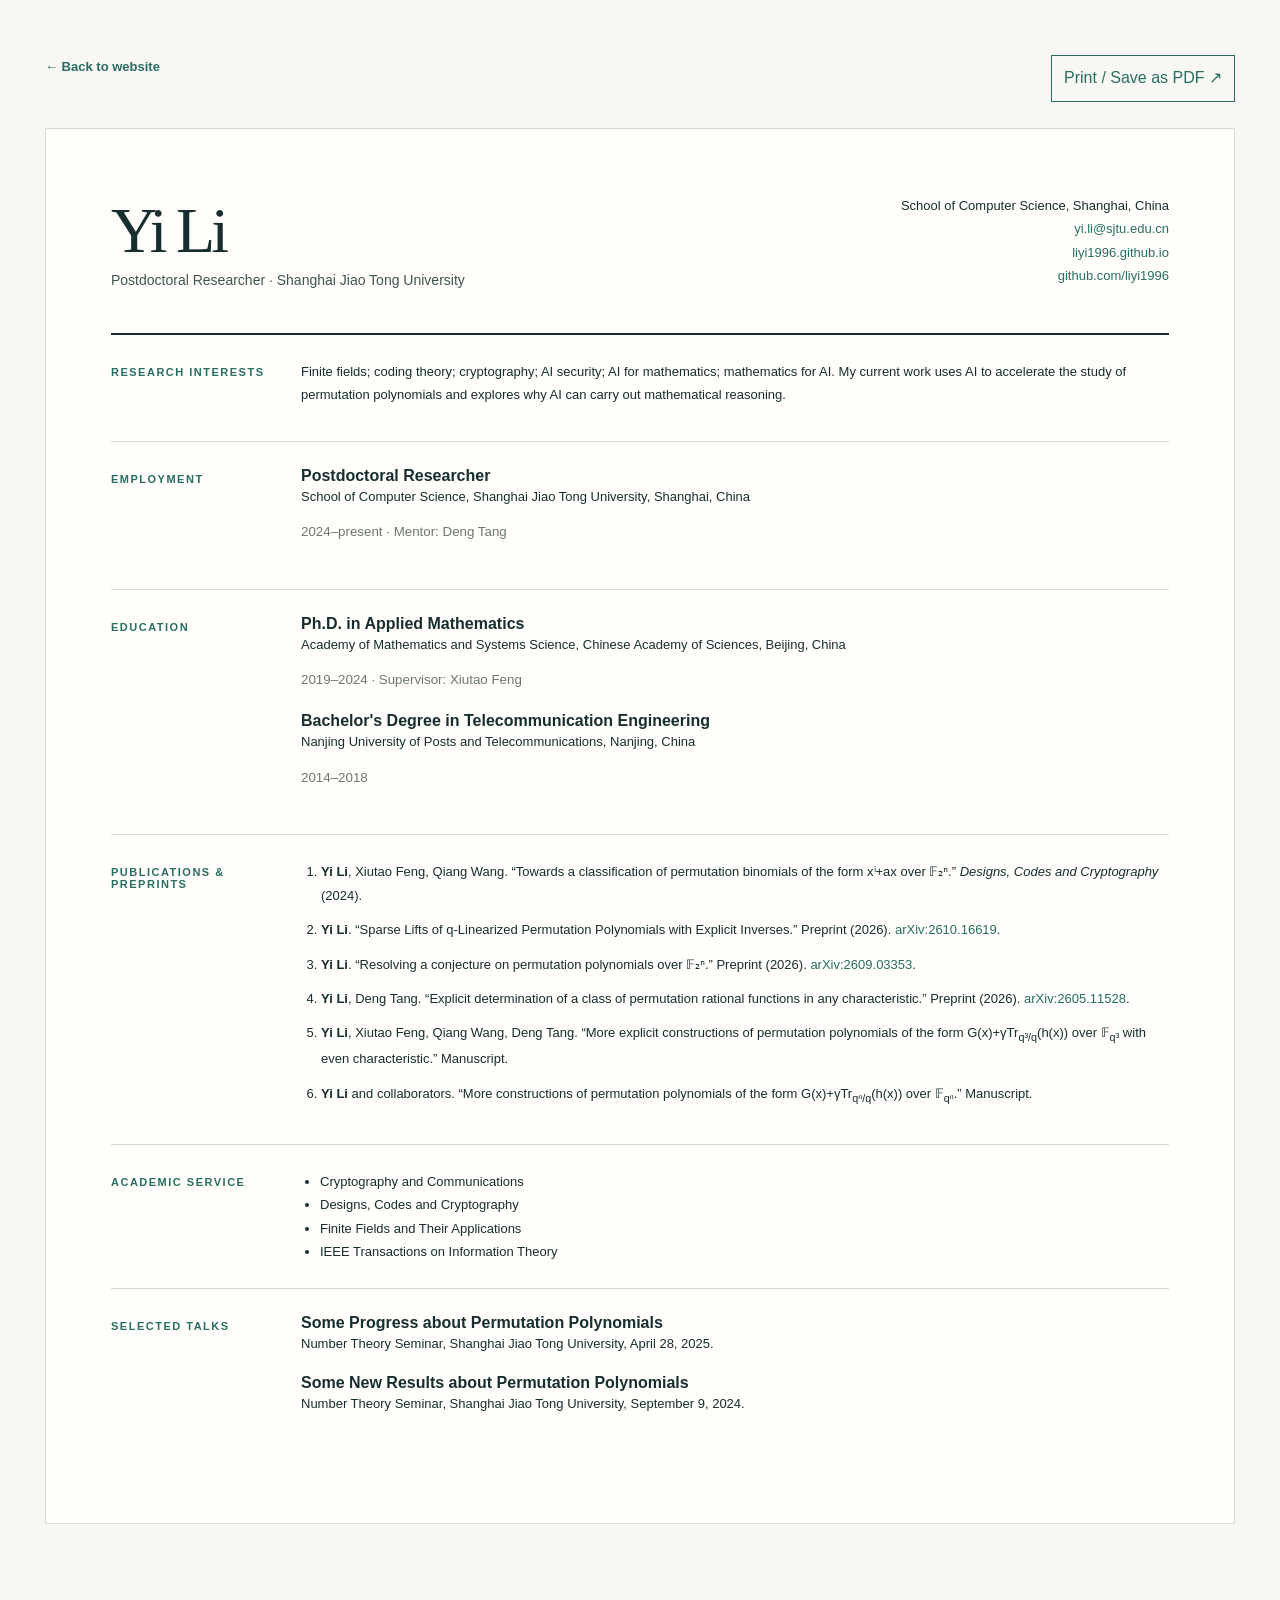
==== cv.html @ 16198012 "Publish Yi Li academic website" ====
<!doctype html><html lang="en"><head><meta charset="utf-8"><meta name="viewport" content="width=device-width,initial-scale=1"><title>Yi Li — Curriculum Vitae</title><link rel="stylesheet" href="styles.css"><link rel="icon" type="image/svg+xml" href="favicon.svg"></head><body><main class="cv-page wrap"><div class="cv-top-controls"><a href="index.html">← Back to website</a><button type="button" onclick="window.print()">Print / Save as PDF ↗</button></div><div class="cv-paper"><header class="cv-heading"><div><h1>Yi Li</h1><p>Postdoctoral Researcher · Shanghai Jiao Tong University</p></div><div class="cv-contact-info"><div>School of Computer Science, Shanghai, China</div><a href="mailto:yi.li@sjtu.edu.cn">yi.li@sjtu.edu.cn</a><a href="https://liyi1996.github.io/">liyi1996.github.io</a><a href="https://github.com/liyi1996">github.com/liyi1996</a></div></header>
<section class="cv-section"><h2>Research Interests</h2><div><p>Finite fields; coding theory; cryptography; AI security; AI for mathematics; mathematics for AI. My current work uses AI to accelerate the study of permutation polynomials and explores why AI can carry out mathematical reasoning.</p></div></section>
<section class="cv-section"><h2>Employment</h2><div class="cv-entry"><h3>Postdoctoral Researcher</h3><p>School of Computer Science, Shanghai Jiao Tong University, Shanghai, China</p><small>2024–present · Mentor: Deng Tang</small></div></section>
<section class="cv-section"><h2>Education</h2><div><div class="cv-entry"><h3>Ph.D. in Applied Mathematics</h3><p>Academy of Mathematics and Systems Science, Chinese Academy of Sciences, Beijing, China</p><small>2019–2024 · Supervisor: Xiutao Feng</small></div><div class="cv-entry"><h3>Bachelor's Degree in Telecommunication Engineering</h3><p>Nanjing University of Posts and Telecommunications, Nanjing, China</p><small>2014–2018</small></div></div></section>
<section class="cv-section"><h2>Publications &amp; Preprints</h2><ol class="cv-papers"><li><strong>Yi Li</strong>, Xiutao Feng, Qiang Wang. “Towards a classification of permutation binomials of the form xⁱ+ax over 𝔽₂ⁿ.” <em>Designs, Codes and Cryptography</em> (2024).</li><li><strong>Yi Li</strong>. “Sparse Lifts of q-Linearized Permutation Polynomials with Explicit Inverses.” Preprint (2026). <a href="https://arxiv.org/abs/2610.16619">arXiv:2610.16619</a>.</li><li><strong>Yi Li</strong>. “Resolving a conjecture on permutation polynomials over 𝔽₂ⁿ.” Preprint (2026). <a href="https://arxiv.org/abs/2609.03353">arXiv:2609.03353</a>.</li><li><strong>Yi Li</strong>, Deng Tang. “Explicit determination of a class of permutation rational functions in any characteristic.” Preprint (2026). <a href="https://arxiv.org/abs/2605.11528">arXiv:2605.11528</a>.</li><li><strong>Yi Li</strong>, Xiutao Feng, Qiang Wang, Deng Tang. “More explicit constructions of permutation polynomials of the form G(x)+γTr<sub>q³/q</sub>(h(x)) over 𝔽<sub>q³</sub> with even characteristic.” Manuscript.</li><li><strong>Yi Li</strong> and collaborators. “More constructions of permutation polynomials of the form G(x)+γTr<sub>qⁿ/q</sub>(h(x)) over 𝔽<sub>qⁿ</sub>.” Manuscript.</li></ol></section>
<section class="cv-section"><h2>Academic Service</h2><ul class="cv-list"><li>Cryptography and Communications</li><li>Designs, Codes and Cryptography</li><li>Finite Fields and Their Applications</li><li>IEEE Transactions on Information Theory</li></ul></section>
<section class="cv-section"><h2>Selected Talks</h2><div><div class="cv-entry"><h3>Some Progress about Permutation Polynomials</h3><p>Number Theory Seminar, Shanghai Jiao Tong University, April 28, 2025.</p></div><div class="cv-entry"><h3>Some New Results about Permutation Polynomials</h3><p>Number Theory Seminar, Shanghai Jiao Tong University, September 9, 2024.</p></div></div></section></div></main></body></html>
---- styles.css ----
:root{color-scheme:light;--bg:#f8f7f3;--paper:#fffefa;--surface:#edeee8;--ink:#172e30;--soft:#405451;--muted:#6c7772;--line:#d7dcd4;--accent:#286e62;--pale:#dceae1;--gold:#b88350;--footer:#1b4844;--serif:Georgia,'Times New Roman',serif;--sans:'Avenir Next',Avenir,'Segoe UI',Arial,sans-serif}
html[data-theme=dark]{color-scheme:dark;--bg:#122021;--paper:#1a2b2b;--surface:#243934;--ink:#f0f0e7;--soft:#d0d7d1;--muted:#b1c0b8;--line:#3a514b;--accent:#9ad0b7;--pale:#25483d;--gold:#e0b27e;--footer:#091919}
*{box-sizing:border-box}html{scroll-behavior:smooth;scroll-padding-top:90px}body{margin:0;background:var(--bg);color:var(--ink);font:16px/1.8 var(--sans);-webkit-font-smoothing:antialiased}a{color:inherit;text-decoration:none}button{font:inherit}button,a{-webkit-tap-highlight-color:transparent}button:focus-visible,a:focus-visible{outline:3px solid var(--gold);outline-offset:4px}.wrap{width:min(1190px,calc(100% - 88px));margin:auto}.skip{position:absolute;top:-100px;left:10px;background:var(--ink);color:var(--paper);padding:8px 12px;z-index:1000}.skip:focus{top:10px}.site-header{position:sticky;top:0;z-index:100;background:var(--bg);border-bottom:1px solid var(--line)}.header-inner{height:84px;display:flex;justify-content:space-between;align-items:center;gap:20px}.brand{font:700 28px var(--serif);letter-spacing:-2px;white-space:nowrap}.brand span,.gold{color:var(--gold)}.brand small{display:inline-block;vertical-align:middle;font:700 10px var(--sans);letter-spacing:2px;margin-left:15px;padding-left:15px;border-left:1px solid var(--line);color:var(--muted)}nav{display:flex;align-items:center;gap:24px}nav a{font-size:13px;font-weight:650}nav a:hover,.underlink:hover,.pub a:hover{color:var(--accent)}nav .cv-nav{border:1px solid var(--accent);padding:8px 12px;color:var(--accent)}.theme{background:transparent;border:1px solid var(--line);border-radius:50%;width:34px;height:34px;cursor:pointer;color:var(--ink)}.menu{display:none}.hero{padding:100px 0 35px;overflow:hidden}.hero-grid{display:grid;grid-template-columns:1.1fr .9fr;gap:60px;align-items:center}.eyebrow,.section-label,.art-top,.art-bottom,.hero-underline,.card-top,.tags,.pub-index,.status,.timeline time,.talk time{font-size:11px;letter-spacing:1.5px;font-weight:750;color:var(--accent)}.dot{display:inline-block;width:8px;height:8px;border-radius:100%;background:var(--accent);box-shadow:0 0 0 5px var(--pale);margin-right:10px}.muted{color:var(--muted)}h1,h2,h3,p{margin-top:0}.hero h1{font:500 clamp(92px,11vw,158px)/1.05 var(--serif);letter-spacing:-.095em;margin:23px 0 13px}.tagline{font:400 clamp(31px,3.6vw,49px)/1.2 var(--serif);letter-spacing:-.04em;max-width:560px;margin-bottom:28px}.tagline em,.section h2 em{color:var(--accent)}.hero-blurb{font-size:16px;line-height:1.95;color:var(--soft);max-width:590px}.buttons{display:flex;gap:12px;flex-wrap:wrap;margin-top:35px}.button{font-size:13px;font-weight:650;min-height:50px;padding:12px 21px;display:inline-flex;align-items:center;justify-content:space-between;gap:25px;border:1px solid var(--ink);transition:transform .2s}.button:hover{transform:translateY(-3px)}.primary{background:var(--ink);color:var(--bg)}.secondary{border-color:var(--line)}.hero-minor{font-size:12px;color:var(--muted);margin:34px 0 0}.hero-minor span{color:var(--gold);padding:0 10px}.art{max-width:520px;width:100%;justify-self:end;background:linear-gradient(130deg,var(--paper),var(--surface));padding:22px;border:1px solid var(--line);box-shadow:0 25px 65px rgba(19,43,43,.09);transform:rotate(1deg);position:relative}.art:after{content:'';position:absolute;bottom:-18px;right:-18px;width:80px;height:80px;border-bottom:1px solid var(--gold);border-right:1px solid var(--gold)}.art svg{width:100%;display:block}.art-top,.art-bottom{display:flex;justify-content:space-between;color:var(--muted)}.art-top span:last-child{color:var(--gold);font-size:20px}.art-bottom{font-size:9px}.hero-underline{display:flex;justify-content:space-between;border-top:1px solid var(--line);margin-top:83px;padding-top:15px;color:var(--muted)}.hero-underline span{font-size:25px;color:var(--accent)}.section{padding:105px 0}.section-label{display:flex;align-items:center;gap:20px;margin-bottom:39px}.section-label i{flex:1;height:1px;background:var(--line)}.section h2,.contact h2{font:500 clamp(39px,5vw,65px)/1.15 var(--serif);letter-spacing:-.05em}.about-grid{display:grid;grid-template-columns:1fr 1fr;gap:105px}.about-grid h2{max-width:520px}.prose p{color:var(--soft);margin-bottom:23px}.prose strong{color:var(--ink)}.underlink{font-weight:700;font-size:14px;color:var(--accent);border-bottom:1px solid var(--accent);padding-bottom:5px}.keywords{display:flex;align-items:center;justify-content:space-between;gap:10px;border-top:1px solid var(--line);border-bottom:1px solid var(--line);margin-top:64px;padding:24px 0;font-size:11px;font-weight:750;letter-spacing:1px}.keywords b{font-weight:400;font-size:20px;color:var(--gold)}.tint{background:var(--surface)}.section-head{display:grid;grid-template-columns:1.2fr .8fr;gap:50px;align-items:end;margin-bottom:42px}.section-head h2{margin-bottom:0}.section-head p{max-width:400px;justify-self:end;margin:0;color:var(--soft)}.cards{display:grid;grid-template-columns:repeat(3,1fr);gap:18px}.card{display:flex;flex-direction:column;padding:26px;min-height:384px;border:1px solid var(--line);background:var(--paper);transition:transform .2s,box-shadow .2s}.card:hover{transform:translateY(-5px);box-shadow:0 18px 45px rgba(20,48,44,.1)}.card-top{display:flex;justify-content:space-between;color:var(--muted)}.card-top span{font-size:20px;color:var(--gold)}.symbol{font:42px var(--serif);color:var(--accent);height:93px;display:flex;align-items:center}.symbol sub{font-size:19px}.small-symbol{font-size:27px}.card h3{font:600 25px/1.24 var(--serif);letter-spacing:-.02em;margin:0 0 16px}.card p{font-size:14px;line-height:1.85;color:var(--soft);margin:0 0 22px}.tags{display:flex;flex-wrap:wrap;gap:8px;margin-top:auto;font-size:10px;letter-spacing:0}.tags span{padding:4px 9px;color:var(--accent);background:var(--pale)}.filters{display:flex;overflow-x:auto;gap:31px;border-bottom:1px solid var(--line);white-space:nowrap}.filters button{border:0;border-bottom:2px solid transparent;padding:0 0 15px;background:transparent;color:var(--muted);font-size:13px;cursor:pointer;font-weight:700}.filters button.active{border-bottom-color:var(--accent);color:var(--accent)}.filters small{margin-left:4px}.pub{display:grid;grid-template-columns:135px 1fr;gap:25px;border-bottom:1px solid var(--line);padding:37px 0}.pub[hidden]{display:none}.pub-index{font:500 23px var(--serif);display:flex;flex-direction:column;gap:12px}.pub-index small{font:700 10px var(--sans);letter-spacing:1px;color:var(--muted)}.status{background:var(--pale);padding:4px 9px;letter-spacing:1px;font-size:10px}.status.journal{color:var(--gold);background:var(--surface)}.pub h3{font:600 clamp(23px,2.6vw,31px)/1.3 var(--serif);letter-spacing:-.025em;margin:15px 0 10px}.pub h3 sub{font-size:.6em}.authors{font-size:14px;font-weight:650;color:var(--soft);margin-bottom:8px}.abstract{font-size:13px;color:var(--muted);margin-bottom:8px}.pub-links{display:flex;gap:20px}.pub-links a{font-size:13px;color:var(--accent);font-weight:700}.footnote,.note{font-size:13px;color:var(--muted);margin-top:28px}.timeline{border-top:1px solid var(--line)}.timeline article{display:grid;grid-template-columns:240px 1fr;gap:30px;border-bottom:1px solid var(--line);padding:28px 0}.timeline time{padding-top:9px}.timeline h3{font:600 25px/1.3 var(--serif);margin:0 0 6px}.timeline p{font-size:14px;color:var(--soft);margin:0}.timeline small{color:var(--muted)}.twin{display:grid;grid-template-columns:1fr 1fr;gap:115px}.twin h2{font-size:clamp(35px,4vw,49px)}.service-list{padding:0;margin:20px 0;list-style:none}.service-list li{border-bottom:1px solid var(--line);font-size:14px;font-weight:650;color:var(--soft);padding:14px 0}.service-list li:before{content:'↗';color:var(--accent);padding-right:12px}.talk{border-bottom:1px solid var(--line);padding:16px 0}.talk h3{font:600 23px/1.25 var(--serif);margin:10px 0}.talk p{font-size:13px;color:var(--muted);margin:0}.contact{background:var(--footer);color:#f9f8ef;padding:93px 0}.contact-grid{display:grid;grid-template-columns:1.1fr .9fr;gap:80px}.contact .eyebrow{color:#abd1bc}.contact h2{font-size:clamp(43px,5.4vw,72px);margin:14px 0 24px}.contact h2 em{color:#b7d9c8}.contact p{font-size:14px;max-width:540px;color:#d4dfd8}.contact-links{align-self:center;display:flex;flex-direction:column}.contact-links a{display:flex;justify-content:space-between;gap:15px;padding:16px 0;border-bottom:1px solid #51736a;color:#e4eee5;font-size:15px}.contact-links a:first-child{font:28px var(--serif)}.contact-links a:hover{color:#fff}footer{background:var(--footer);color:#bbcec2;border-top:1px solid #416960;font-size:11px;padding:24px 0}.footer-row{display:flex;justify-content:space-between;gap:20px;flex-wrap:wrap}footer a:hover{color:white}
.cv-page{padding:55px 0 85px}.cv-top-controls{display:flex;justify-content:space-between;margin-bottom:26px}.cv-top-controls a{font-size:13px;color:var(--accent);font-weight:700}.cv-top-controls button{border:1px solid var(--accent);background:transparent;color:var(--accent);padding:8px 12px;cursor:pointer}.cv-paper{padding:65px;background:var(--paper);border:1px solid var(--line)}.cv-heading{display:flex;justify-content:space-between;gap:40px;align-items:start;border-bottom:2px solid var(--ink);padding-bottom:26px}.cv-heading h1{font:500 64px var(--serif);letter-spacing:-.06em;margin:0}.cv-heading p{font-size:14px;color:var(--soft)}.cv-contact-info{font-size:13px;text-align:right}.cv-contact-info a{display:block;color:var(--accent)}.cv-section{display:grid;grid-template-columns:155px 1fr;gap:35px;border-bottom:1px solid var(--line);padding:25px 0}.cv-section:last-child{border:0}.cv-section h2{font:700 11px var(--sans);letter-spacing:1.5px;color:var(--accent);text-transform:uppercase;margin:6px 0}.cv-section p,.cv-section li{font-size:13px;line-height:1.8}.cv-section p{margin-bottom:9px}.cv-entry{margin-bottom:18px}.cv-entry h3{font:700 16px var(--sans);margin:0}.cv-entry>small{color:var(--muted)}.cv-papers{padding-left:20px;margin:0}.cv-papers li{padding:0 0 11px}.cv-papers a{color:var(--accent)}.cv-list{margin:0;padding-left:19px}
@media(max-width:1000px){nav{gap:14px}.hero-grid{gap:30px}.twin{gap:55px}.about-grid{gap:55px}.card{padding:22px}}@media(max-width:820px){.wrap{width:calc(100% - 44px)}.header-inner{height:72px}.menu{display:block;background:var(--paper);border:1px solid var(--line);color:var(--ink);font-size:13px;padding:7px 13px;cursor:pointer}nav{display:none;position:absolute;top:72px;left:0;right:0;background:var(--bg);border-bottom:1px solid var(--line);padding:17px 24px 24px;flex-direction:column;align-items:stretch;gap:0}nav.open{display:flex}nav a{font-size:15px;padding:9px 0}nav .cv-nav{margin-top:10px;padding:9px}.theme{margin-top:15px}.hero{padding-top:60px}.hero-grid,.about-grid,.section-head,.twin,.contact-grid{grid-template-columns:1fr;gap:30px}.hero-grid{gap:65px}.hero h1{font-size:114px}.art{justify-self:center;max-width:500px}.section{padding:78px 0}.section-head p{justify-self:start}.cards{grid-template-columns:1fr}.card{min-height:280px}.symbol{height:75px}.keywords{flex-wrap:wrap;justify-content:center;gap:14px}.timeline article{grid-template-columns:150px 1fr}.cv-paper{padding:32px}.cv-section{grid-template-columns:1fr;gap:8px}}@media(max-width:520px){.wrap{width:calc(100% - 36px)}.brand small{font-size:9px;letter-spacing:1px;margin-left:9px;padding-left:9px}.hero h1{font-size:91px}.tagline{font-size:35px}.hero-blurb{font-size:14px}.buttons{flex-direction:column}.section h2{font-size:43px}.pub{grid-template-columns:1fr;gap:9px;padding:27px 0}.pub-index{flex-direction:row;align-items:center}.pub h3{font-size:24px}.timeline article{grid-template-columns:1fr;gap:5px}.timeline time{padding:0}.cv-heading{flex-direction:column;gap:5px}.cv-heading h1{font-size:50px}.cv-contact-info{text-align:left}.cv-paper{padding:24px}.contact-links a:first-child{font-size:22px}}
@media(prefers-reduced-motion:reduce){html{scroll-behavior:auto}*{transition:none!important}}@media print{body{background:#fff;color:#000}.cv-top-controls,.site-header,footer{display:none!important}.cv-page{padding:0}.wrap{width:100%}.cv-paper{border:0;padding:0}.cv-section{grid-template-columns:130px 1fr;gap:20px;page-break-inside:avoid;padding:12px 0}.cv-section li{page-break-inside:avoid}.cv-heading h1{font-size:43px}:root{--ink:#000;--soft:#222;--muted:#333;--line:#bbb;--paper:#fff;--accent:#164b44}@page{size:A4;margin:15mm}}
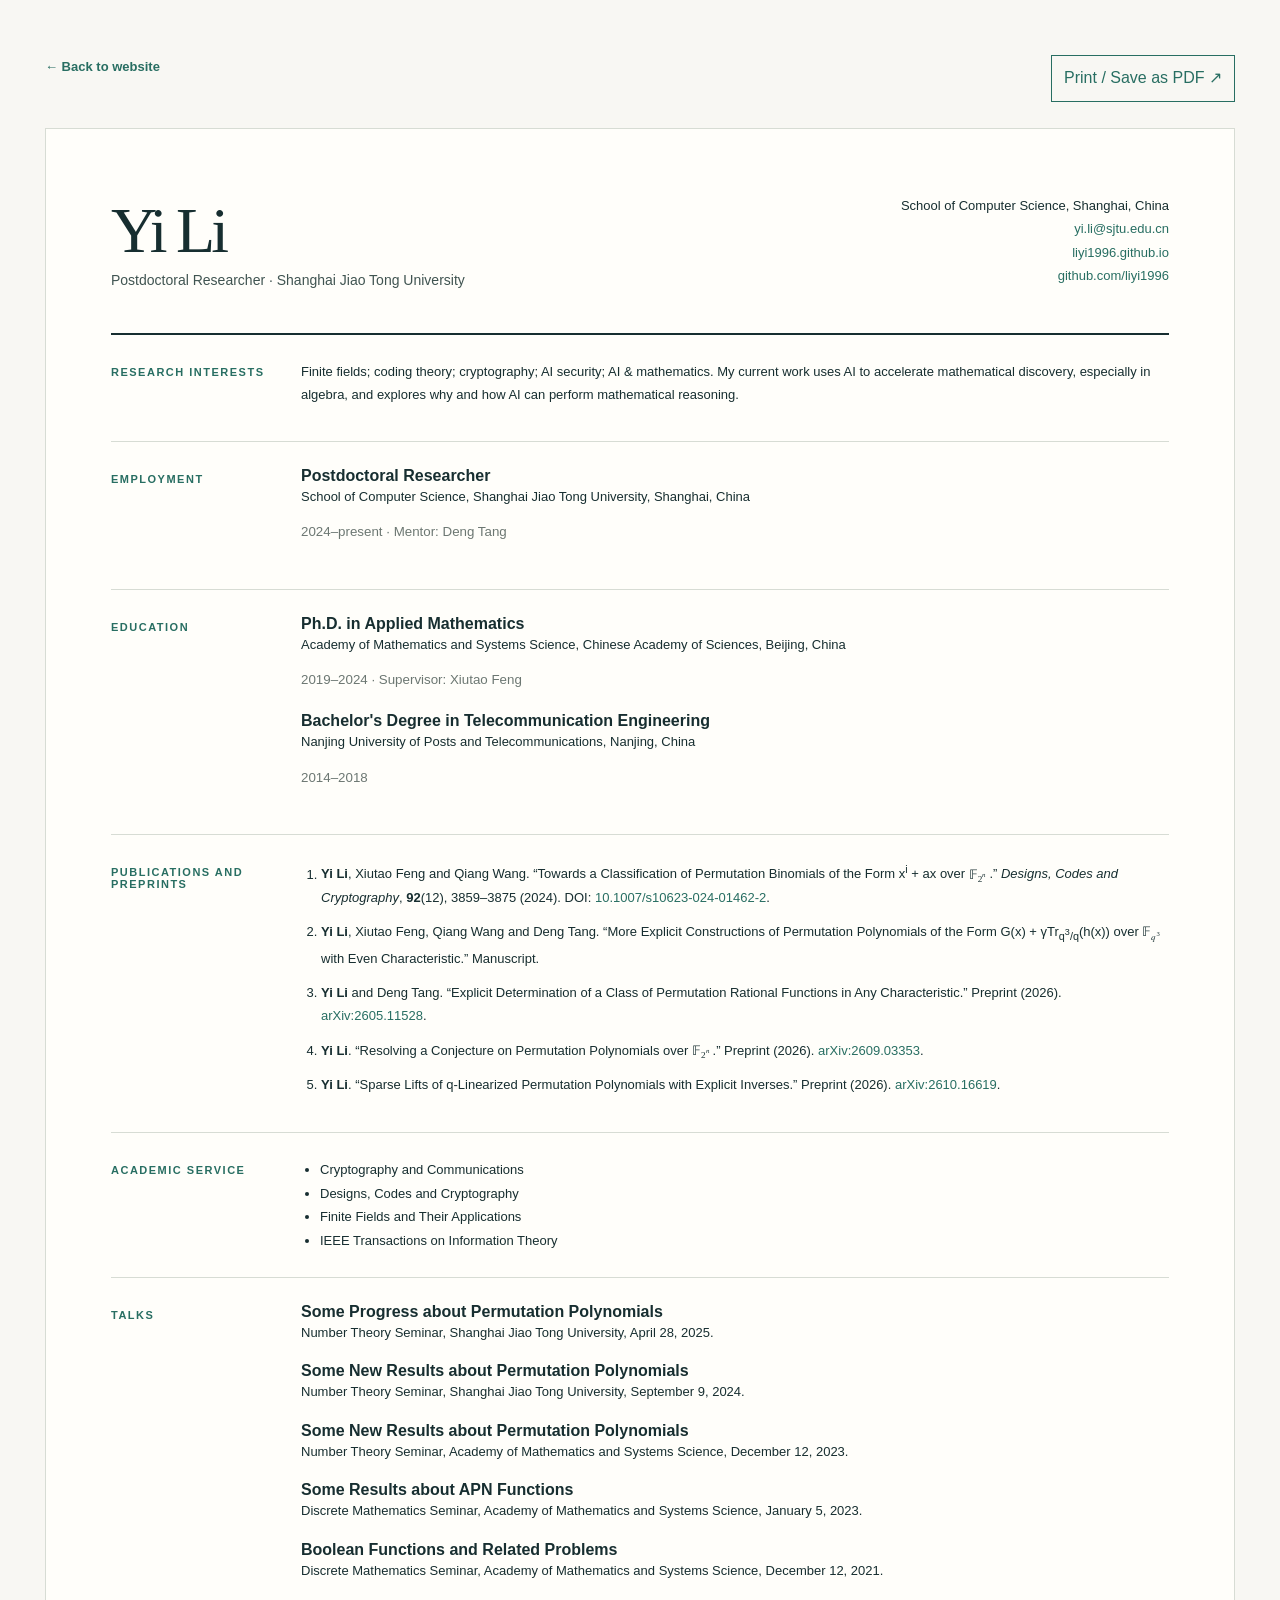
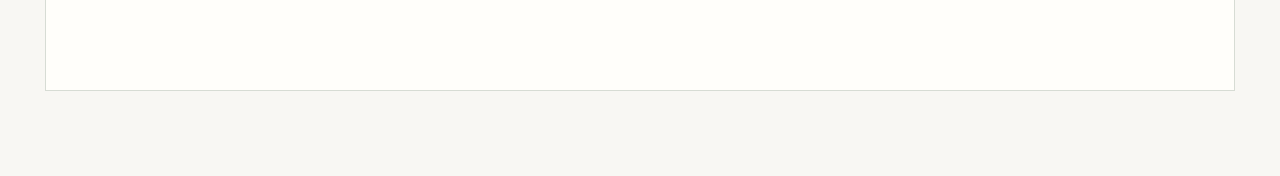
==== commit d8ee67d6: "Update publications and research details from CV" ====
--- a/cv.html
+++ b/cv.html
@@ -1,7 +1,7 @@
 <!doctype html><html lang="en"><head><meta charset="utf-8"><meta name="viewport" content="width=device-width,initial-scale=1"><title>Yi Li — Curriculum Vitae</title><link rel="stylesheet" href="styles.css"><link rel="icon" type="image/svg+xml" href="favicon.svg"></head><body><main class="cv-page wrap"><div class="cv-top-controls"><a href="index.html">← Back to website</a><button type="button" onclick="window.print()">Print / Save as PDF ↗</button></div><div class="cv-paper"><header class="cv-heading"><div><h1>Yi Li</h1><p>Postdoctoral Researcher · Shanghai Jiao Tong University</p></div><div class="cv-contact-info"><div>School of Computer Science, Shanghai, China</div><a href="mailto:yi.li@sjtu.edu.cn">yi.li@sjtu.edu.cn</a><a href="https://liyi1996.github.io/">liyi1996.github.io</a><a href="https://github.com/liyi1996">github.com/liyi1996</a></div></header>
-<section class="cv-section"><h2>Research Interests</h2><div><p>Finite fields; coding theory; cryptography; AI security; AI for mathematics; mathematics for AI. My current work uses AI to accelerate the study of permutation polynomials and explores why AI can carry out mathematical reasoning.</p></div></section>
+<section class="cv-section"><h2>Research Interests</h2><div><p>Finite fields; coding theory; cryptography; AI security; AI &amp; mathematics. My current work uses AI to accelerate mathematical discovery, especially in algebra, and explores why and how AI can perform mathematical reasoning.</p></div></section>
 <section class="cv-section"><h2>Employment</h2><div class="cv-entry"><h3>Postdoctoral Researcher</h3><p>School of Computer Science, Shanghai Jiao Tong University, Shanghai, China</p><small>2024–present · Mentor: Deng Tang</small></div></section>
 <section class="cv-section"><h2>Education</h2><div><div class="cv-entry"><h3>Ph.D. in Applied Mathematics</h3><p>Academy of Mathematics and Systems Science, Chinese Academy of Sciences, Beijing, China</p><small>2019–2024 · Supervisor: Xiutao Feng</small></div><div class="cv-entry"><h3>Bachelor's Degree in Telecommunication Engineering</h3><p>Nanjing University of Posts and Telecommunications, Nanjing, China</p><small>2014–2018</small></div></div></section>
-<section class="cv-section"><h2>Publications &amp; Preprints</h2><ol class="cv-papers"><li><strong>Yi Li</strong>, Xiutao Feng, Qiang Wang. “Towards a classification of permutation binomials of the form xⁱ+ax over 𝔽₂ⁿ.” <em>Designs, Codes and Cryptography</em> (2024).</li><li><strong>Yi Li</strong>. “Sparse Lifts of q-Linearized Permutation Polynomials with Explicit Inverses.” Preprint (2026). <a href="https://arxiv.org/abs/2610.16619">arXiv:2610.16619</a>.</li><li><strong>Yi Li</strong>. “Resolving a conjecture on permutation polynomials over 𝔽₂ⁿ.” Preprint (2026). <a href="https://arxiv.org/abs/2609.03353">arXiv:2609.03353</a>.</li><li><strong>Yi Li</strong>, Deng Tang. “Explicit determination of a class of permutation rational functions in any characteristic.” Preprint (2026). <a href="https://arxiv.org/abs/2605.11528">arXiv:2605.11528</a>.</li><li><strong>Yi Li</strong>, Xiutao Feng, Qiang Wang, Deng Tang. “More explicit constructions of permutation polynomials of the form G(x)+γTr<sub>q³/q</sub>(h(x)) over 𝔽<sub>q³</sub> with even characteristic.” Manuscript.</li><li><strong>Yi Li</strong> and collaborators. “More constructions of permutation polynomials of the form G(x)+γTr<sub>qⁿ/q</sub>(h(x)) over 𝔽<sub>qⁿ</sub>.” Manuscript.</li></ol></section>
+<section class="cv-section"><h2>Publications and Preprints</h2><ol class="cv-papers"><li><strong>Yi Li</strong>, Xiutao Feng and Qiang Wang. “Towards a Classification of Permutation Binomials of the Form x<sup>i</sup> + ax over <math xmlns="http://www.w3.org/1998/Math/MathML" aria-label="F subscript 2 to the power n"><msub><mi mathvariant="normal">𝔽</mi><msup><mn>2</mn><mi>n</mi></msup></msub></math>.” <em>Designs, Codes and Cryptography</em>, <strong>92</strong>(12), 3859–3875 (2024). DOI: <a href="https://doi.org/10.1007/s10623-024-01462-2">10.1007/s10623-024-01462-2</a>.</li><li><strong>Yi Li</strong>, Xiutao Feng, Qiang Wang and Deng Tang. “More Explicit Constructions of Permutation Polynomials of the Form G(x) + γTr<sub>q<sup>3</sup>/q</sub>(h(x)) over <math xmlns="http://www.w3.org/1998/Math/MathML" aria-label="F subscript q cubed"><msub><mi mathvariant="normal">𝔽</mi><msup><mi>q</mi><mn>3</mn></msup></msub></math> with Even Characteristic.” Manuscript.</li><li><strong>Yi Li</strong> and Deng Tang. “Explicit Determination of a Class of Permutation Rational Functions in Any Characteristic.” Preprint (2026). <a href="https://arxiv.org/abs/2605.11528">arXiv:2605.11528</a>.</li><li><strong>Yi Li</strong>. “Resolving a Conjecture on Permutation Polynomials over <math xmlns="http://www.w3.org/1998/Math/MathML" aria-label="F subscript 2 to the power n"><msub><mi mathvariant="normal">𝔽</mi><msup><mn>2</mn><mi>n</mi></msup></msub></math>.” Preprint (2026). <a href="https://arxiv.org/abs/2609.03353">arXiv:2609.03353</a>.</li><li><strong>Yi Li</strong>. “Sparse Lifts of q-Linearized Permutation Polynomials with Explicit Inverses.” Preprint (2026). <a href="https://arxiv.org/abs/2610.16619">arXiv:2610.16619</a>.</li></ol></section>
 <section class="cv-section"><h2>Academic Service</h2><ul class="cv-list"><li>Cryptography and Communications</li><li>Designs, Codes and Cryptography</li><li>Finite Fields and Their Applications</li><li>IEEE Transactions on Information Theory</li></ul></section>
-<section class="cv-section"><h2>Selected Talks</h2><div><div class="cv-entry"><h3>Some Progress about Permutation Polynomials</h3><p>Number Theory Seminar, Shanghai Jiao Tong University, April 28, 2025.</p></div><div class="cv-entry"><h3>Some New Results about Permutation Polynomials</h3><p>Number Theory Seminar, Shanghai Jiao Tong University, September 9, 2024.</p></div></div></section></div></main></body></html>
+<section class="cv-section"><h2>Talks</h2><div><div class="cv-entry"><h3>Some Progress about Permutation Polynomials</h3><p>Number Theory Seminar, Shanghai Jiao Tong University, April 28, 2025.</p></div><div class="cv-entry"><h3>Some New Results about Permutation Polynomials</h3><p>Number Theory Seminar, Shanghai Jiao Tong University, September 9, 2024.</p></div><div class="cv-entry"><h3>Some New Results about Permutation Polynomials</h3><p>Number Theory Seminar, Academy of Mathematics and Systems Science, December 12, 2023.</p></div><div class="cv-entry"><h3>Some Results about APN Functions</h3><p>Discrete Mathematics Seminar, Academy of Mathematics and Systems Science, January 5, 2023.</p></div><div class="cv-entry"><h3>Boolean Functions and Related Problems</h3><p>Discrete Mathematics Seminar, Academy of Mathematics and Systems Science, December 12, 2021.</p></div></div></section></div></main></body></html>
--- a/styles.css
+++ b/styles.css
@@ -4,3 +4,4 @@
 .cv-page{padding:55px 0 85px}.cv-top-controls{display:flex;justify-content:space-between;margin-bottom:26px}.cv-top-controls a{font-size:13px;color:var(--accent);font-weight:700}.cv-top-controls button{border:1px solid var(--accent);background:transparent;color:var(--accent);padding:8px 12px;cursor:pointer}.cv-paper{padding:65px;background:var(--paper);border:1px solid var(--line)}.cv-heading{display:flex;justify-content:space-between;gap:40px;align-items:start;border-bottom:2px solid var(--ink);padding-bottom:26px}.cv-heading h1{font:500 64px var(--serif);letter-spacing:-.06em;margin:0}.cv-heading p{font-size:14px;color:var(--soft)}.cv-contact-info{font-size:13px;text-align:right}.cv-contact-info a{display:block;color:var(--accent)}.cv-section{display:grid;grid-template-columns:155px 1fr;gap:35px;border-bottom:1px solid var(--line);padding:25px 0}.cv-section:last-child{border:0}.cv-section h2{font:700 11px var(--sans);letter-spacing:1.5px;color:var(--accent);text-transform:uppercase;margin:6px 0}.cv-section p,.cv-section li{font-size:13px;line-height:1.8}.cv-section p{margin-bottom:9px}.cv-entry{margin-bottom:18px}.cv-entry h3{font:700 16px var(--sans);margin:0}.cv-entry>small{color:var(--muted)}.cv-papers{padding-left:20px;margin:0}.cv-papers li{padding:0 0 11px}.cv-papers a{color:var(--accent)}.cv-list{margin:0;padding-left:19px}
 @media(max-width:1000px){nav{gap:14px}.hero-grid{gap:30px}.twin{gap:55px}.about-grid{gap:55px}.card{padding:22px}}@media(max-width:820px){.wrap{width:calc(100% - 44px)}.header-inner{height:72px}.menu{display:block;background:var(--paper);border:1px solid var(--line);color:var(--ink);font-size:13px;padding:7px 13px;cursor:pointer}nav{display:none;position:absolute;top:72px;left:0;right:0;background:var(--bg);border-bottom:1px solid var(--line);padding:17px 24px 24px;flex-direction:column;align-items:stretch;gap:0}nav.open{display:flex}nav a{font-size:15px;padding:9px 0}nav .cv-nav{margin-top:10px;padding:9px}.theme{margin-top:15px}.hero{padding-top:60px}.hero-grid,.about-grid,.section-head,.twin,.contact-grid{grid-template-columns:1fr;gap:30px}.hero-grid{gap:65px}.hero h1{font-size:114px}.art{justify-self:center;max-width:500px}.section{padding:78px 0}.section-head p{justify-self:start}.cards{grid-template-columns:1fr}.card{min-height:280px}.symbol{height:75px}.keywords{flex-wrap:wrap;justify-content:center;gap:14px}.timeline article{grid-template-columns:150px 1fr}.cv-paper{padding:32px}.cv-section{grid-template-columns:1fr;gap:8px}}@media(max-width:520px){.wrap{width:calc(100% - 36px)}.brand small{font-size:9px;letter-spacing:1px;margin-left:9px;padding-left:9px}.hero h1{font-size:91px}.tagline{font-size:35px}.hero-blurb{font-size:14px}.buttons{flex-direction:column}.section h2{font-size:43px}.pub{grid-template-columns:1fr;gap:9px;padding:27px 0}.pub-index{flex-direction:row;align-items:center}.pub h3{font-size:24px}.timeline article{grid-template-columns:1fr;gap:5px}.timeline time{padding:0}.cv-heading{flex-direction:column;gap:5px}.cv-heading h1{font-size:50px}.cv-contact-info{text-align:left}.cv-paper{padding:24px}.contact-links a:first-child{font-size:22px}}
 @media(prefers-reduced-motion:reduce){html{scroll-behavior:auto}*{transition:none!important}}@media print{body{background:#fff;color:#000}.cv-top-controls,.site-header,footer{display:none!important}.cv-page{padding:0}.wrap{width:100%}.cv-paper{border:0;padding:0}.cv-section{grid-template-columns:130px 1fr;gap:20px;page-break-inside:avoid;padding:12px 0}.cv-section li{page-break-inside:avoid}.cv-heading h1{font-size:43px}:root{--ink:#000;--soft:#222;--muted:#333;--line:#bbb;--paper:#fff;--accent:#164b44}@page{size:A4;margin:15mm}}
+math{font-family:"Cambria Math","STIX Two Math",serif;font-size:1em}.symbol math{font-size:1em}
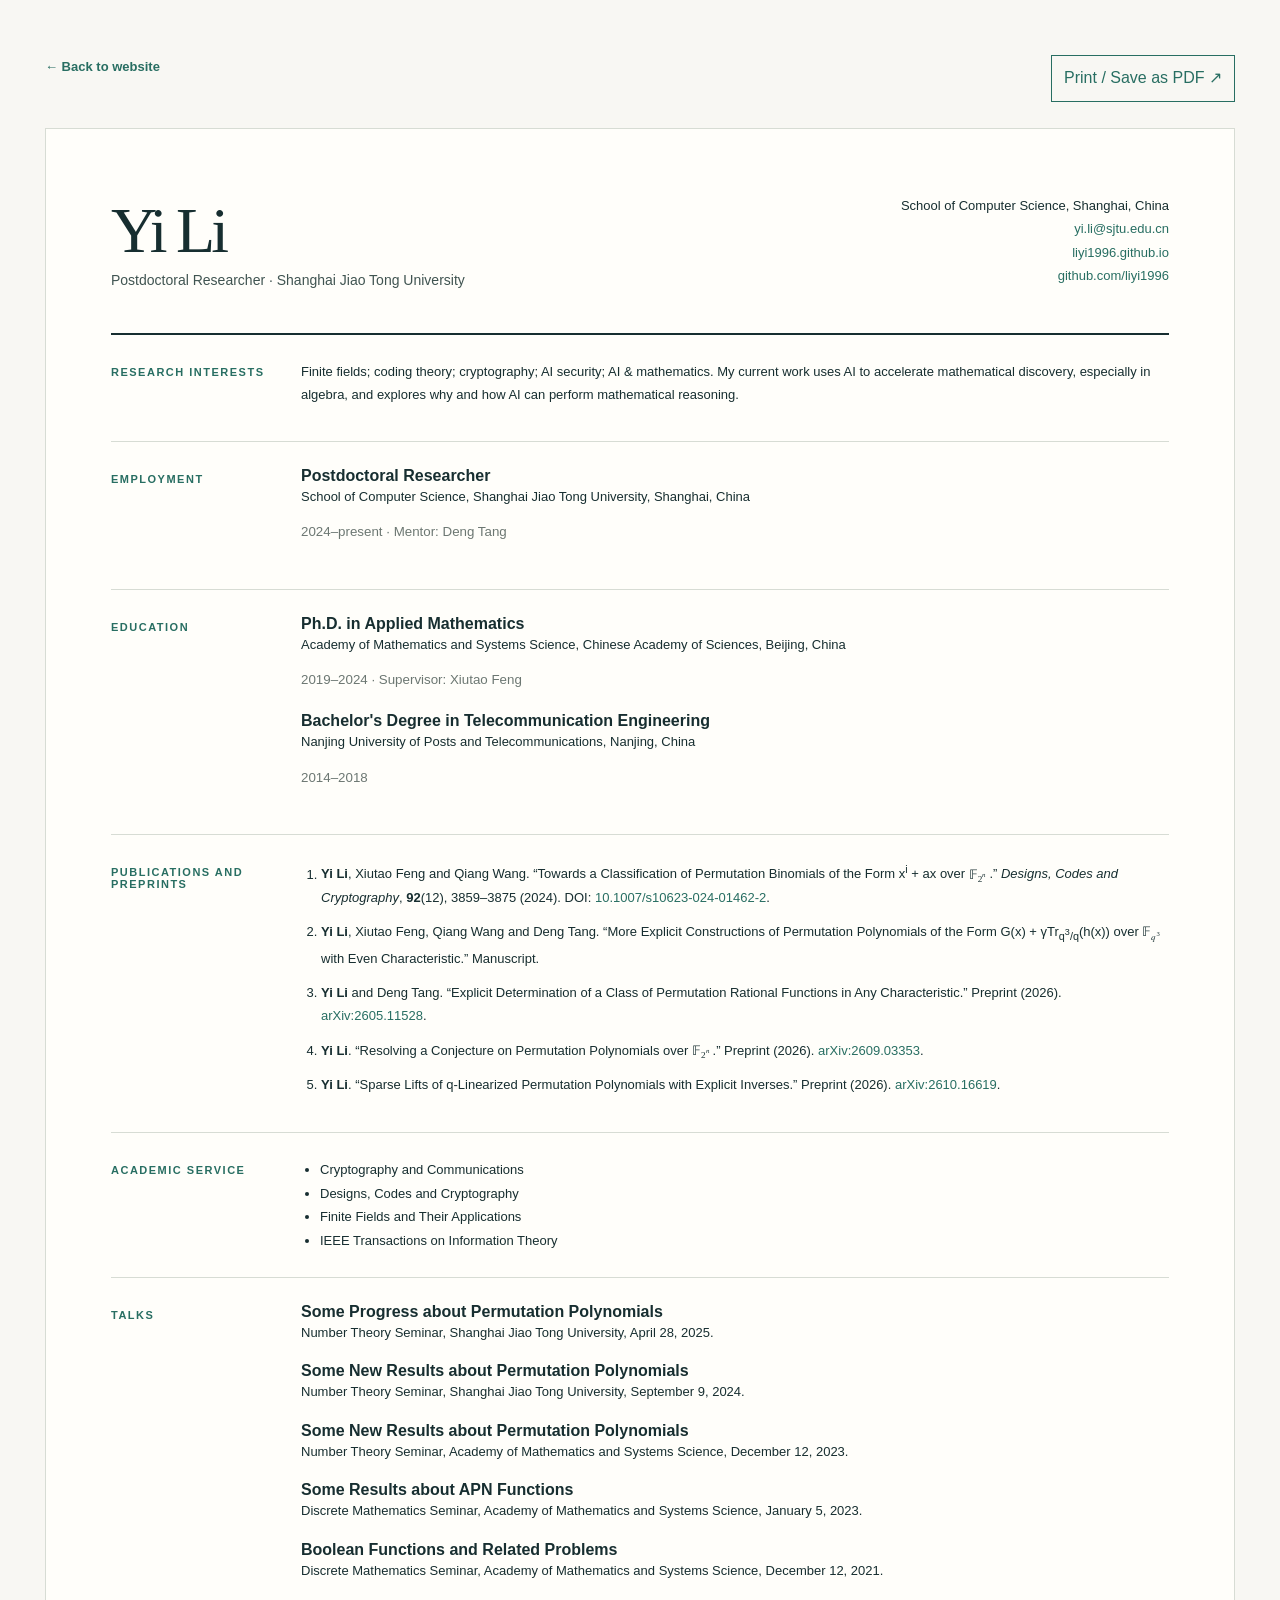
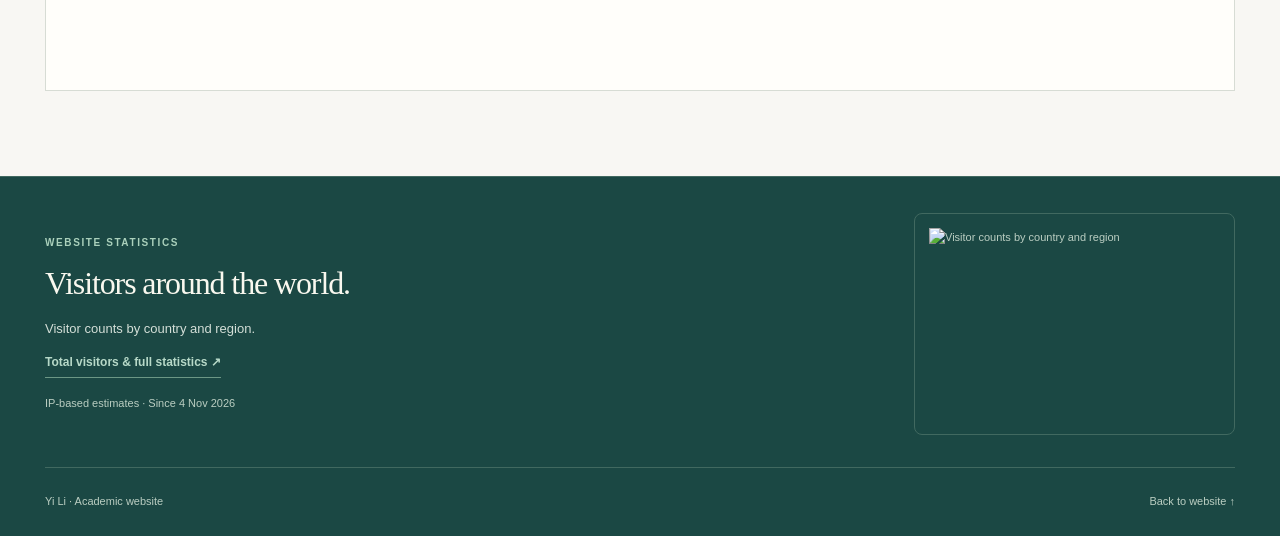
==== commit e6736408: "Add shared visitor counter and country statistics" ====
--- a/cv.html
+++ b/cv.html
@@ -4,4 +4,7 @@
 <section class="cv-section"><h2>Education</h2><div><div class="cv-entry"><h3>Ph.D. in Applied Mathematics</h3><p>Academy of Mathematics and Systems Science, Chinese Academy of Sciences, Beijing, China</p><small>2019–2024 · Supervisor: Xiutao Feng</small></div><div class="cv-entry"><h3>Bachelor's Degree in Telecommunication Engineering</h3><p>Nanjing University of Posts and Telecommunications, Nanjing, China</p><small>2014–2018</small></div></div></section>
 <section class="cv-section"><h2>Publications and Preprints</h2><ol class="cv-papers"><li><strong>Yi Li</strong>, Xiutao Feng and Qiang Wang. “Towards a Classification of Permutation Binomials of the Form x<sup>i</sup> + ax over <math xmlns="http://www.w3.org/1998/Math/MathML" aria-label="F subscript 2 to the power n"><msub><mi mathvariant="normal">𝔽</mi><msup><mn>2</mn><mi>n</mi></msup></msub></math>.” <em>Designs, Codes and Cryptography</em>, <strong>92</strong>(12), 3859–3875 (2024). DOI: <a href="https://doi.org/10.1007/s10623-024-01462-2">10.1007/s10623-024-01462-2</a>.</li><li><strong>Yi Li</strong>, Xiutao Feng, Qiang Wang and Deng Tang. “More Explicit Constructions of Permutation Polynomials of the Form G(x) + γTr<sub>q<sup>3</sup>/q</sub>(h(x)) over <math xmlns="http://www.w3.org/1998/Math/MathML" aria-label="F subscript q cubed"><msub><mi mathvariant="normal">𝔽</mi><msup><mi>q</mi><mn>3</mn></msup></msub></math> with Even Characteristic.” Manuscript.</li><li><strong>Yi Li</strong> and Deng Tang. “Explicit Determination of a Class of Permutation Rational Functions in Any Characteristic.” Preprint (2026). <a href="https://arxiv.org/abs/2605.11528">arXiv:2605.11528</a>.</li><li><strong>Yi Li</strong>. “Resolving a Conjecture on Permutation Polynomials over <math xmlns="http://www.w3.org/1998/Math/MathML" aria-label="F subscript 2 to the power n"><msub><mi mathvariant="normal">𝔽</mi><msup><mn>2</mn><mi>n</mi></msup></msub></math>.” Preprint (2026). <a href="https://arxiv.org/abs/2609.03353">arXiv:2609.03353</a>.</li><li><strong>Yi Li</strong>. “Sparse Lifts of q-Linearized Permutation Polynomials with Explicit Inverses.” Preprint (2026). <a href="https://arxiv.org/abs/2610.16619">arXiv:2610.16619</a>.</li></ol></section>
 <section class="cv-section"><h2>Academic Service</h2><ul class="cv-list"><li>Cryptography and Communications</li><li>Designs, Codes and Cryptography</li><li>Finite Fields and Their Applications</li><li>IEEE Transactions on Information Theory</li></ul></section>
-<section class="cv-section"><h2>Talks</h2><div><div class="cv-entry"><h3>Some Progress about Permutation Polynomials</h3><p>Number Theory Seminar, Shanghai Jiao Tong University, April 28, 2025.</p></div><div class="cv-entry"><h3>Some New Results about Permutation Polynomials</h3><p>Number Theory Seminar, Shanghai Jiao Tong University, September 9, 2024.</p></div><div class="cv-entry"><h3>Some New Results about Permutation Polynomials</h3><p>Number Theory Seminar, Academy of Mathematics and Systems Science, December 12, 2023.</p></div><div class="cv-entry"><h3>Some Results about APN Functions</h3><p>Discrete Mathematics Seminar, Academy of Mathematics and Systems Science, January 5, 2023.</p></div><div class="cv-entry"><h3>Boolean Functions and Related Problems</h3><p>Discrete Mathematics Seminar, Academy of Mathematics and Systems Science, December 12, 2021.</p></div></div></section></div></main></body></html>
+<section class="cv-section"><h2>Talks</h2><div><div class="cv-entry"><h3>Some Progress about Permutation Polynomials</h3><p>Number Theory Seminar, Shanghai Jiao Tong University, April 28, 2025.</p></div><div class="cv-entry"><h3>Some New Results about Permutation Polynomials</h3><p>Number Theory Seminar, Shanghai Jiao Tong University, September 9, 2024.</p></div><div class="cv-entry"><h3>Some New Results about Permutation Polynomials</h3><p>Number Theory Seminar, Academy of Mathematics and Systems Science, December 12, 2023.</p></div><div class="cv-entry"><h3>Some Results about APN Functions</h3><p>Discrete Mathematics Seminar, Academy of Mathematics and Systems Science, January 5, 2023.</p></div><div class="cv-entry"><h3>Boolean Functions and Related Problems</h3><p>Discrete Mathematics Seminar, Academy of Mathematics and Systems Science, December 12, 2021.</p></div></div></section></div></main><footer class="cv-site-footer"><section id="visitors" class="wrap visitor-stats" aria-labelledby="visitor-heading">
+<div class="visitor-copy"><div class="visitor-label">WEBSITE STATISTICS</div><h2 id="visitor-heading">Visitors around the world.</h2><p>Visitor counts by country and region.</p><a class="visitor-details" href="https://flagcounter.me/details/kNE" target="_blank" rel="noopener noreferrer">Total visitors &amp; full statistics ↗</a><p class="visitor-note">IP-based estimates · Since 4 Nov 2026</p></div>
+<a class="visitor-counter" href="https://flagcounter.me/details/kNE" target="_blank" rel="noopener noreferrer" aria-label="Open visitor statistics: total visitors and countries"><img src="https://flagcounter.me/kNE" alt="Visitor counts by country and region" width="291" height="192" loading="eager" decoding="async" fetchpriority="low" referrerpolicy="strict-origin-when-cross-origin"></a>
+</section><div class="wrap footer-row"><span>Yi Li · Academic website</span><a href="index.html#home">Back to website ↑</a></div></footer></body></html>
--- a/styles.css
+++ b/styles.css
@@ -1,7 +1,10 @@
 :root{color-scheme:light;--bg:#f8f7f3;--paper:#fffefa;--surface:#edeee8;--ink:#172e30;--soft:#405451;--muted:#6c7772;--line:#d7dcd4;--accent:#286e62;--pale:#dceae1;--gold:#b88350;--footer:#1b4844;--serif:Georgia,'Times New Roman',serif;--sans:'Avenir Next',Avenir,'Segoe UI',Arial,sans-serif}
 html[data-theme=dark]{color-scheme:dark;--bg:#122021;--paper:#1a2b2b;--surface:#243934;--ink:#f0f0e7;--soft:#d0d7d1;--muted:#b1c0b8;--line:#3a514b;--accent:#9ad0b7;--pale:#25483d;--gold:#e0b27e;--footer:#091919}
-*{box-sizing:border-box}html{scroll-behavior:smooth;scroll-padding-top:90px}body{margin:0;background:var(--bg);color:var(--ink);font:16px/1.8 var(--sans);-webkit-font-smoothing:antialiased}a{color:inherit;text-decoration:none}button{font:inherit}button,a{-webkit-tap-highlight-color:transparent}button:focus-visible,a:focus-visible{outline:3px solid var(--gold);outline-offset:4px}.wrap{width:min(1190px,calc(100% - 88px));margin:auto}.skip{position:absolute;top:-100px;left:10px;background:var(--ink);color:var(--paper);padding:8px 12px;z-index:1000}.skip:focus{top:10px}.site-header{position:sticky;top:0;z-index:100;background:var(--bg);border-bottom:1px solid var(--line)}.header-inner{height:84px;display:flex;justify-content:space-between;align-items:center;gap:20px}.brand{font:700 28px var(--serif);letter-spacing:-2px;white-space:nowrap}.brand span,.gold{color:var(--gold)}.brand small{display:inline-block;vertical-align:middle;font:700 10px var(--sans);letter-spacing:2px;margin-left:15px;padding-left:15px;border-left:1px solid var(--line);color:var(--muted)}nav{display:flex;align-items:center;gap:24px}nav a{font-size:13px;font-weight:650}nav a:hover,.underlink:hover,.pub a:hover{color:var(--accent)}nav .cv-nav{border:1px solid var(--accent);padding:8px 12px;color:var(--accent)}.theme{background:transparent;border:1px solid var(--line);border-radius:50%;width:34px;height:34px;cursor:pointer;color:var(--ink)}.menu{display:none}.hero{padding:100px 0 35px;overflow:hidden}.hero-grid{display:grid;grid-template-columns:1.1fr .9fr;gap:60px;align-items:center}.eyebrow,.section-label,.art-top,.art-bottom,.hero-underline,.card-top,.tags,.pub-index,.status,.timeline time,.talk time{font-size:11px;letter-spacing:1.5px;font-weight:750;color:var(--accent)}.dot{display:inline-block;width:8px;height:8px;border-radius:100%;background:var(--accent);box-shadow:0 0 0 5px var(--pale);margin-right:10px}.muted{color:var(--muted)}h1,h2,h3,p{margin-top:0}.hero h1{font:500 clamp(92px,11vw,158px)/1.05 var(--serif);letter-spacing:-.095em;margin:23px 0 13px}.tagline{font:400 clamp(31px,3.6vw,49px)/1.2 var(--serif);letter-spacing:-.04em;max-width:560px;margin-bottom:28px}.tagline em,.section h2 em{color:var(--accent)}.hero-blurb{font-size:16px;line-height:1.95;color:var(--soft);max-width:590px}.buttons{display:flex;gap:12px;flex-wrap:wrap;margin-top:35px}.button{font-size:13px;font-weight:650;min-height:50px;padding:12px 21px;display:inline-flex;align-items:center;justify-content:space-between;gap:25px;border:1px solid var(--ink);transition:transform .2s}.button:hover{transform:translateY(-3px)}.primary{background:var(--ink);color:var(--bg)}.secondary{border-color:var(--line)}.hero-minor{font-size:12px;color:var(--muted);margin:34px 0 0}.hero-minor span{color:var(--gold);padding:0 10px}.art{max-width:520px;width:100%;justify-self:end;background:linear-gradient(130deg,var(--paper),var(--surface));padding:22px;border:1px solid var(--line);box-shadow:0 25px 65px rgba(19,43,43,.09);transform:rotate(1deg);position:relative}.art:after{content:'';position:absolute;bottom:-18px;right:-18px;width:80px;height:80px;border-bottom:1px solid var(--gold);border-right:1px solid var(--gold)}.art svg{width:100%;display:block}.art-top,.art-bottom{display:flex;justify-content:space-between;color:var(--muted)}.art-top span:last-child{color:var(--gold);font-size:20px}.art-bottom{font-size:9px}.hero-underline{display:flex;justify-content:space-between;border-top:1px solid var(--line);margin-top:83px;padding-top:15px;color:var(--muted)}.hero-underline span{font-size:25px;color:var(--accent)}.section{padding:105px 0}.section-label{display:flex;align-items:center;gap:20px;margin-bottom:39px}.section-label i{flex:1;height:1px;background:var(--line)}.section h2,.contact h2{font:500 clamp(39px,5vw,65px)/1.15 var(--serif);letter-spacing:-.05em}.about-grid{display:grid;grid-template-columns:1fr 1fr;gap:105px}.about-grid h2{max-width:520px}.prose p{color:var(--soft);margin-bottom:23px}.prose strong{color:var(--ink)}.underlink{font-weight:700;font-size:14px;color:var(--accent);border-bottom:1px solid var(--accent);padding-bottom:5px}.keywords{display:flex;align-items:center;justify-content:space-between;gap:10px;border-top:1px solid var(--line);border-bottom:1px solid var(--line);margin-top:64px;padding:24px 0;font-size:11px;font-weight:750;letter-spacing:1px}.keywords b{font-weight:400;font-size:20px;color:var(--gold)}.tint{background:var(--surface)}.section-head{display:grid;grid-template-columns:1.2fr .8fr;gap:50px;align-items:end;margin-bottom:42px}.section-head h2{margin-bottom:0}.section-head p{max-width:400px;justify-self:end;margin:0;color:var(--soft)}.cards{display:grid;grid-template-columns:repeat(3,1fr);gap:18px}.card{display:flex;flex-direction:column;padding:26px;min-height:384px;border:1px solid var(--line);background:var(--paper);transition:transform .2s,box-shadow .2s}.card:hover{transform:translateY(-5px);box-shadow:0 18px 45px rgba(20,48,44,.1)}.card-top{display:flex;justify-content:space-between;color:var(--muted)}.card-top span{font-size:20px;color:var(--gold)}.symbol{font:42px var(--serif);color:var(--accent);height:93px;display:flex;align-items:center}.symbol sub{font-size:19px}.small-symbol{font-size:27px}.card h3{font:600 25px/1.24 var(--serif);letter-spacing:-.02em;margin:0 0 16px}.card p{font-size:14px;line-height:1.85;color:var(--soft);margin:0 0 22px}.tags{display:flex;flex-wrap:wrap;gap:8px;margin-top:auto;font-size:10px;letter-spacing:0}.tags span{padding:4px 9px;color:var(--accent);background:var(--pale)}.filters{display:flex;overflow-x:auto;gap:31px;border-bottom:1px solid var(--line);white-space:nowrap}.filters button{border:0;border-bottom:2px solid transparent;padding:0 0 15px;background:transparent;color:var(--muted);font-size:13px;cursor:pointer;font-weight:700}.filters button.active{border-bottom-color:var(--accent);color:var(--accent)}.filters small{margin-left:4px}.pub{display:grid;grid-template-columns:135px 1fr;gap:25px;border-bottom:1px solid var(--line);padding:37px 0}.pub[hidden]{display:none}.pub-index{font:500 23px var(--serif);display:flex;flex-direction:column;gap:12px}.pub-index small{font:700 10px var(--sans);letter-spacing:1px;color:var(--muted)}.status{background:var(--pale);padding:4px 9px;letter-spacing:1px;font-size:10px}.status.journal{color:var(--gold);background:var(--surface)}.pub h3{font:600 clamp(23px,2.6vw,31px)/1.3 var(--serif);letter-spacing:-.025em;margin:15px 0 10px}.pub h3 sub{font-size:.6em}.authors{font-size:14px;font-weight:650;color:var(--soft);margin-bottom:8px}.abstract{font-size:13px;color:var(--muted);margin-bottom:8px}.pub-links{display:flex;gap:20px}.pub-links a{font-size:13px;color:var(--accent);font-weight:700}.footnote,.note{font-size:13px;color:var(--muted);margin-top:28px}.timeline{border-top:1px solid var(--line)}.timeline article{display:grid;grid-template-columns:240px 1fr;gap:30px;border-bottom:1px solid var(--line);padding:28px 0}.timeline time{padding-top:9px}.timeline h3{font:600 25px/1.3 var(--serif);margin:0 0 6px}.timeline p{font-size:14px;color:var(--soft);margin:0}.timeline small{color:var(--muted)}.twin{display:grid;grid-template-columns:1fr 1fr;gap:115px}.twin h2{font-size:clamp(35px,4vw,49px)}.service-list{padding:0;margin:20px 0;list-style:none}.service-list li{border-bottom:1px solid var(--line);font-size:14px;font-weight:650;color:var(--soft);padding:14px 0}.service-list li:before{content:'↗';color:var(--accent);padding-right:12px}.talk{border-bottom:1px solid var(--line);padding:16px 0}.talk h3{font:600 23px/1.25 var(--serif);margin:10px 0}.talk p{font-size:13px;color:var(--muted);margin:0}.contact{background:var(--footer);color:#f9f8ef;padding:93px 0}.contact-grid{display:grid;grid-template-columns:1.1fr .9fr;gap:80px}.contact .eyebrow{color:#abd1bc}.contact h2{font-size:clamp(43px,5.4vw,72px);margin:14px 0 24px}.contact h2 em{color:#b7d9c8}.contact p{font-size:14px;max-width:540px;color:#d4dfd8}.contact-links{align-self:center;display:flex;flex-direction:column}.contact-links a{display:flex;justify-content:space-between;gap:15px;padding:16px 0;border-bottom:1px solid #51736a;color:#e4eee5;font-size:15px}.contact-links a:first-child{font:28px var(--serif)}.contact-links a:hover{color:#fff}footer{background:var(--footer);color:#bbcec2;border-top:1px solid #416960;font-size:11px;padding:24px 0}.footer-row{display:flex;justify-content:space-between;gap:20px;flex-wrap:wrap}footer a:hover{color:white}
+*{box-sizing:border-box}html{scroll-behavior:smooth;scroll-padding-top:90px}body{margin:0;background:var(--bg);color:var(--ink);font:16px/1.8 var(--sans);-webkit-font-smoothing:antialiased}a{color:inherit;text-decoration:none}button{font:inherit}button,a{-webkit-tap-highlight-color:transparent}button:focus-visible,a:focus-visible{outline:3px solid var(--gold);outline-offset:4px}.wrap{width:min(1190px,calc(100% - 88px));margin:auto}.skip{position:absolute;top:-100px;left:10px;background:var(--ink);color:var(--paper);padding:8px 12px;z-index:1000}.skip:focus{top:10px}.site-header{position:sticky;top:0;z-index:100;background:var(--bg);border-bottom:1px solid var(--line)}.header-inner{height:84px;display:flex;justify-content:space-between;align-items:center;gap:20px}.brand{font:700 28px var(--serif);letter-spacing:-.8px;white-space:nowrap}.brand span,.gold{color:var(--gold)}.brand small{display:inline-block;vertical-align:middle;font:700 10px var(--sans);letter-spacing:2px;margin-left:15px;padding-left:15px;border-left:1px solid var(--line);color:var(--muted)}nav{display:flex;align-items:center;gap:24px}nav a{font-size:13px;font-weight:650}nav a:hover,.underlink:hover,.pub a:hover{color:var(--accent)}nav .cv-nav{border:1px solid var(--accent);padding:8px 12px;color:var(--accent)}.theme{background:transparent;border:1px solid var(--line);border-radius:50%;width:34px;height:34px;cursor:pointer;color:var(--ink)}.menu{display:none}.hero{padding:100px 0 35px;overflow:hidden}.hero-grid{display:grid;grid-template-columns:1.1fr .9fr;gap:60px;align-items:center}.eyebrow,.section-label,.art-top,.art-bottom,.hero-underline,.card-top,.tags,.pub-index,.status,.timeline time,.talk time{font-size:11px;letter-spacing:1.5px;font-weight:750;color:var(--accent)}.dot{display:inline-block;width:8px;height:8px;border-radius:100%;background:var(--accent);box-shadow:0 0 0 5px var(--pale);margin-right:10px}.muted{color:var(--muted)}h1,h2,h3,p{margin-top:0}.hero h1{font:500 clamp(92px,11vw,158px)/1.05 var(--serif);letter-spacing:-.095em;margin:23px 0 13px}.tagline{font:400 clamp(31px,3.6vw,49px)/1.2 var(--serif);letter-spacing:-.04em;max-width:560px;margin-bottom:28px}.tagline em,.section h2 em{color:var(--accent)}.hero-blurb{font-size:16px;line-height:1.95;color:var(--soft);max-width:590px}.buttons{display:flex;gap:12px;flex-wrap:wrap;margin-top:35px}.button{font-size:13px;font-weight:650;min-height:50px;padding:12px 21px;display:inline-flex;align-items:center;justify-content:space-between;gap:25px;border:1px solid var(--ink);transition:transform .2s}.button:hover{transform:translateY(-3px)}.primary{background:var(--ink);color:var(--bg)}.secondary{border-color:var(--line)}.hero-minor{font-size:12px;color:var(--muted);margin:34px 0 0}.hero-minor span{color:var(--gold);padding:0 10px}.art{max-width:520px;width:100%;justify-self:end;background:linear-gradient(130deg,var(--paper),var(--surface));padding:22px;border:1px solid var(--line);box-shadow:0 25px 65px rgba(19,43,43,.09);transform:rotate(1deg);position:relative}.art:after{content:'';position:absolute;bottom:-18px;right:-18px;width:80px;height:80px;border-bottom:1px solid var(--gold);border-right:1px solid var(--gold)}.art svg{width:100%;display:block}.art-top,.art-bottom{display:flex;justify-content:space-between;color:var(--muted)}.art-top span:last-child{color:var(--gold);font-size:20px}.art-bottom{font-size:9px}.hero-underline{display:flex;justify-content:space-between;border-top:1px solid var(--line);margin-top:83px;padding-top:15px;color:var(--muted)}.hero-underline span{font-size:25px;color:var(--accent)}.section{padding:105px 0}.section-label{display:flex;align-items:center;gap:20px;margin-bottom:39px}.section-label i{flex:1;height:1px;background:var(--line)}.section h2,.contact h2{font:500 clamp(39px,5vw,65px)/1.15 var(--serif);letter-spacing:-.05em}.about-grid{display:grid;grid-template-columns:1fr 1fr;gap:105px}.about-grid h2{max-width:520px}.prose p{color:var(--soft);margin-bottom:23px}.prose strong{color:var(--ink)}.underlink{font-weight:700;font-size:14px;color:var(--accent);border-bottom:1px solid var(--accent);padding-bottom:5px}.keywords{display:flex;align-items:center;justify-content:space-between;gap:10px;border-top:1px solid var(--line);border-bottom:1px solid var(--line);margin-top:64px;padding:24px 0;font-size:11px;font-weight:750;letter-spacing:1px}.keywords b{font-weight:400;font-size:20px;color:var(--gold)}.tint{background:var(--surface)}.section-head{display:grid;grid-template-columns:1.2fr .8fr;gap:50px;align-items:end;margin-bottom:42px}.section-head h2{margin-bottom:0}.section-head p{max-width:400px;justify-self:end;margin:0;color:var(--soft)}.cards{display:grid;grid-template-columns:repeat(3,1fr);gap:18px}.card{display:flex;flex-direction:column;padding:26px;min-height:384px;border:1px solid var(--line);background:var(--paper);transition:transform .2s,box-shadow .2s}.card:hover{transform:translateY(-5px);box-shadow:0 18px 45px rgba(20,48,44,.1)}.card-top{display:flex;justify-content:space-between;color:var(--muted)}.card-top span{font-size:20px;color:var(--gold)}.symbol{font:42px var(--serif);color:var(--accent);height:93px;display:flex;align-items:center}.symbol sub{font-size:19px}.small-symbol{font-size:27px}.card h3{font:600 25px/1.24 var(--serif);letter-spacing:-.02em;margin:0 0 16px}.card p{font-size:14px;line-height:1.85;color:var(--soft);margin:0 0 22px}.tags{display:flex;flex-wrap:wrap;gap:8px;margin-top:auto;font-size:10px;letter-spacing:0}.tags span{padding:4px 9px;color:var(--accent);background:var(--pale)}.filters{display:flex;overflow-x:auto;gap:31px;border-bottom:1px solid var(--line);white-space:nowrap}.filters button{border:0;border-bottom:2px solid transparent;padding:0 0 15px;background:transparent;color:var(--muted);font-size:13px;cursor:pointer;font-weight:700}.filters button.active{border-bottom-color:var(--accent);color:var(--accent)}.filters small{margin-left:4px}.pub{display:grid;grid-template-columns:135px 1fr;gap:25px;border-bottom:1px solid var(--line);padding:37px 0}.pub[hidden]{display:none}.pub-index{font:500 23px var(--serif);display:flex;flex-direction:column;gap:12px}.pub-index small{font:700 10px var(--sans);letter-spacing:1px;color:var(--muted)}.status{background:var(--pale);padding:4px 9px;letter-spacing:1px;font-size:10px}.status.journal{color:var(--gold);background:var(--surface)}.pub h3{font:600 clamp(23px,2.6vw,31px)/1.3 var(--serif);letter-spacing:-.025em;margin:15px 0 10px}.pub h3 sub{font-size:.6em}.authors{font-size:14px;font-weight:650;color:var(--soft);margin-bottom:8px}.abstract{font-size:13px;color:var(--muted);margin-bottom:8px}.pub-links{display:flex;gap:20px}.pub-links a{font-size:13px;color:var(--accent);font-weight:700}.footnote,.note{font-size:13px;color:var(--muted);margin-top:28px}.timeline{border-top:1px solid var(--line)}.timeline article{display:grid;grid-template-columns:240px 1fr;gap:30px;border-bottom:1px solid var(--line);padding:28px 0}.timeline time{padding-top:9px}.timeline h3{font:600 25px/1.3 var(--serif);margin:0 0 6px}.timeline p{font-size:14px;color:var(--soft);margin:0}.timeline small{color:var(--muted)}.twin{display:grid;grid-template-columns:1fr 1fr;gap:115px}.twin h2{font-size:clamp(35px,4vw,49px)}.service-list{padding:0;margin:20px 0;list-style:none}.service-list li{border-bottom:1px solid var(--line);font-size:14px;font-weight:650;color:var(--soft);padding:14px 0}.service-list li:before{content:'↗';color:var(--accent);padding-right:12px}.talk{border-bottom:1px solid var(--line);padding:16px 0}.talk h3{font:600 23px/1.25 var(--serif);margin:10px 0}.talk p{font-size:13px;color:var(--muted);margin:0}.contact{background:var(--footer);color:#f9f8ef;padding:93px 0}.contact-grid{display:grid;grid-template-columns:1.1fr .9fr;gap:80px}.contact .eyebrow{color:#abd1bc}.contact h2{font-size:clamp(43px,5.4vw,72px);margin:14px 0 24px}.contact h2 em{color:#b7d9c8}.contact p{font-size:14px;max-width:540px;color:#d4dfd8}.contact-links{align-self:center;display:flex;flex-direction:column}.contact-links a{display:flex;justify-content:space-between;gap:15px;padding:16px 0;border-bottom:1px solid #51736a;color:#e4eee5;font-size:15px}.contact-links a:first-child{font:28px var(--serif)}.contact-links a:hover{color:#fff}footer{background:var(--footer);color:#bbcec2;border-top:1px solid #416960;font-size:11px;padding:24px 0}.footer-row{display:flex;justify-content:space-between;gap:20px;flex-wrap:wrap}footer a:hover{color:white}
 .cv-page{padding:55px 0 85px}.cv-top-controls{display:flex;justify-content:space-between;margin-bottom:26px}.cv-top-controls a{font-size:13px;color:var(--accent);font-weight:700}.cv-top-controls button{border:1px solid var(--accent);background:transparent;color:var(--accent);padding:8px 12px;cursor:pointer}.cv-paper{padding:65px;background:var(--paper);border:1px solid var(--line)}.cv-heading{display:flex;justify-content:space-between;gap:40px;align-items:start;border-bottom:2px solid var(--ink);padding-bottom:26px}.cv-heading h1{font:500 64px var(--serif);letter-spacing:-.06em;margin:0}.cv-heading p{font-size:14px;color:var(--soft)}.cv-contact-info{font-size:13px;text-align:right}.cv-contact-info a{display:block;color:var(--accent)}.cv-section{display:grid;grid-template-columns:155px 1fr;gap:35px;border-bottom:1px solid var(--line);padding:25px 0}.cv-section:last-child{border:0}.cv-section h2{font:700 11px var(--sans);letter-spacing:1.5px;color:var(--accent);text-transform:uppercase;margin:6px 0}.cv-section p,.cv-section li{font-size:13px;line-height:1.8}.cv-section p{margin-bottom:9px}.cv-entry{margin-bottom:18px}.cv-entry h3{font:700 16px var(--sans);margin:0}.cv-entry>small{color:var(--muted)}.cv-papers{padding-left:20px;margin:0}.cv-papers li{padding:0 0 11px}.cv-papers a{color:var(--accent)}.cv-list{margin:0;padding-left:19px}
 @media(max-width:1000px){nav{gap:14px}.hero-grid{gap:30px}.twin{gap:55px}.about-grid{gap:55px}.card{padding:22px}}@media(max-width:820px){.wrap{width:calc(100% - 44px)}.header-inner{height:72px}.menu{display:block;background:var(--paper);border:1px solid var(--line);color:var(--ink);font-size:13px;padding:7px 13px;cursor:pointer}nav{display:none;position:absolute;top:72px;left:0;right:0;background:var(--bg);border-bottom:1px solid var(--line);padding:17px 24px 24px;flex-direction:column;align-items:stretch;gap:0}nav.open{display:flex}nav a{font-size:15px;padding:9px 0}nav .cv-nav{margin-top:10px;padding:9px}.theme{margin-top:15px}.hero{padding-top:60px}.hero-grid,.about-grid,.section-head,.twin,.contact-grid{grid-template-columns:1fr;gap:30px}.hero-grid{gap:65px}.hero h1{font-size:114px}.art{justify-self:center;max-width:500px}.section{padding:78px 0}.section-head p{justify-self:start}.cards{grid-template-columns:1fr}.card{min-height:280px}.symbol{height:75px}.keywords{flex-wrap:wrap;justify-content:center;gap:14px}.timeline article{grid-template-columns:150px 1fr}.cv-paper{padding:32px}.cv-section{grid-template-columns:1fr;gap:8px}}@media(max-width:520px){.wrap{width:calc(100% - 36px)}.brand small{font-size:9px;letter-spacing:1px;margin-left:9px;padding-left:9px}.hero h1{font-size:91px}.tagline{font-size:35px}.hero-blurb{font-size:14px}.buttons{flex-direction:column}.section h2{font-size:43px}.pub{grid-template-columns:1fr;gap:9px;padding:27px 0}.pub-index{flex-direction:row;align-items:center}.pub h3{font-size:24px}.timeline article{grid-template-columns:1fr;gap:5px}.timeline time{padding:0}.cv-heading{flex-direction:column;gap:5px}.cv-heading h1{font-size:50px}.cv-contact-info{text-align:left}.cv-paper{padding:24px}.contact-links a:first-child{font-size:22px}}
 @media(prefers-reduced-motion:reduce){html{scroll-behavior:auto}*{transition:none!important}}@media print{body{background:#fff;color:#000}.cv-top-controls,.site-header,footer{display:none!important}.cv-page{padding:0}.wrap{width:100%}.cv-paper{border:0;padding:0}.cv-section{grid-template-columns:130px 1fr;gap:20px;page-break-inside:avoid;padding:12px 0}.cv-section li{page-break-inside:avoid}.cv-heading h1{font-size:43px}:root{--ink:#000;--soft:#222;--muted:#333;--line:#bbb;--paper:#fff;--accent:#164b44}@page{size:A4;margin:15mm}}
 math{font-family:"Cambria Math","STIX Two Math",serif;font-size:1em}.symbol math{font-size:1em}
+.agents-icon{display:block;width:58px;height:58px;flex:none}
+@media(min-width:821px) and (max-width:899px){.brand small{display:none}}
+.visitor-stats{display:grid;grid-template-columns:minmax(0,1fr) minmax(0,321px);align-items:center;gap:48px;padding:12px 0 32px;margin-bottom:24px;border-bottom:1px solid #416960}.visitor-label{font-size:10px;font-weight:750;letter-spacing:1.6px;color:#abd1bc;margin-bottom:12px}.visitor-copy h2{font:500 32px/1.2 var(--serif);letter-spacing:-.035em;color:#f9f8ef;margin-bottom:14px}.visitor-copy p{font-size:13px;line-height:1.8;color:#d4dfd8;margin-bottom:12px}.visitor-details{display:inline-block;font-size:12px;font-weight:650;color:#b7d9c8;border-bottom:1px solid #6c9785;padding-bottom:3px}.visitor-copy .visitor-note{font-size:11px;color:#bbcec2;margin:16px 0 0}.visitor-counter{display:block;justify-self:end;width:100%;max-width:321px;padding:14px;background:#1b4844;border:1px solid #416960;border-radius:8px}.visitor-counter img{display:block;width:100%;max-width:291px;height:auto}.cv-site-footer{margin-top:0}@media(max-width:700px){.visitor-stats{grid-template-columns:minmax(0,1fr);gap:24px}.visitor-counter{justify-self:start}.visitor-copy h2{font-size:28px}}
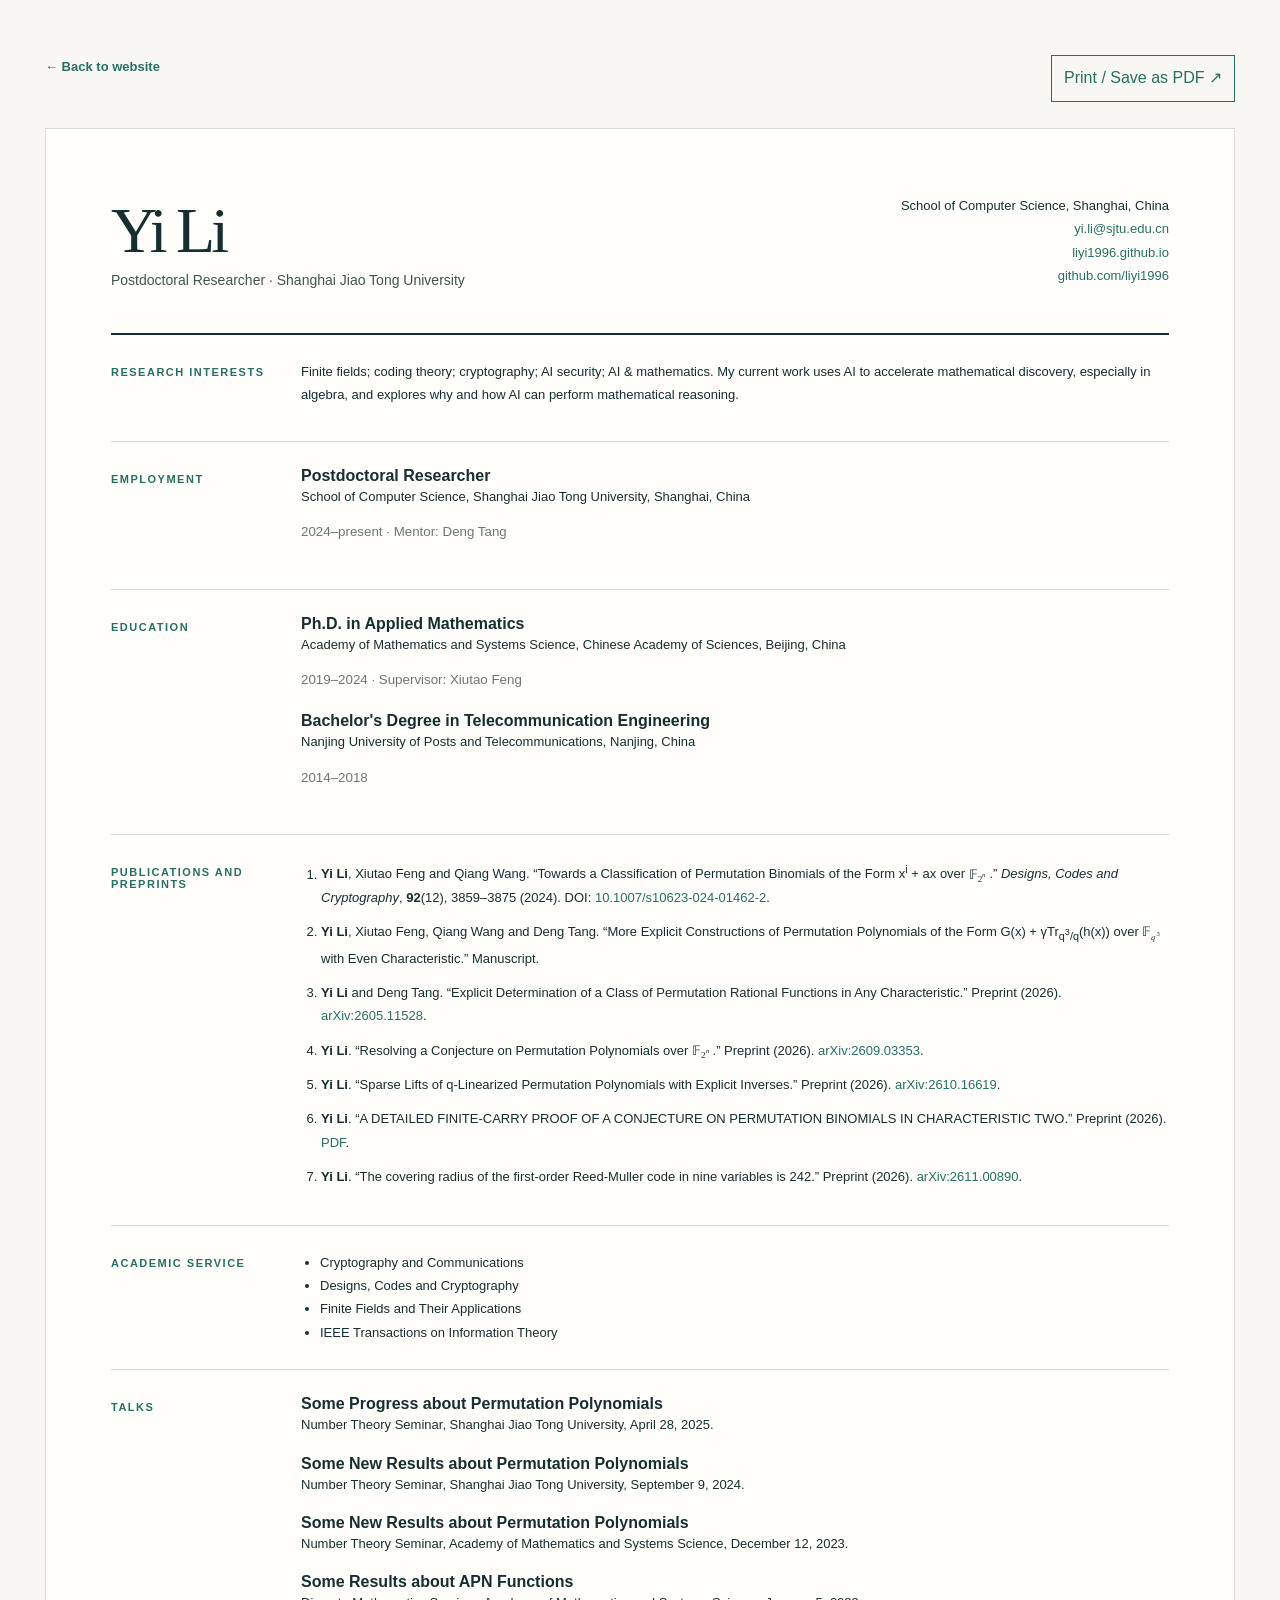
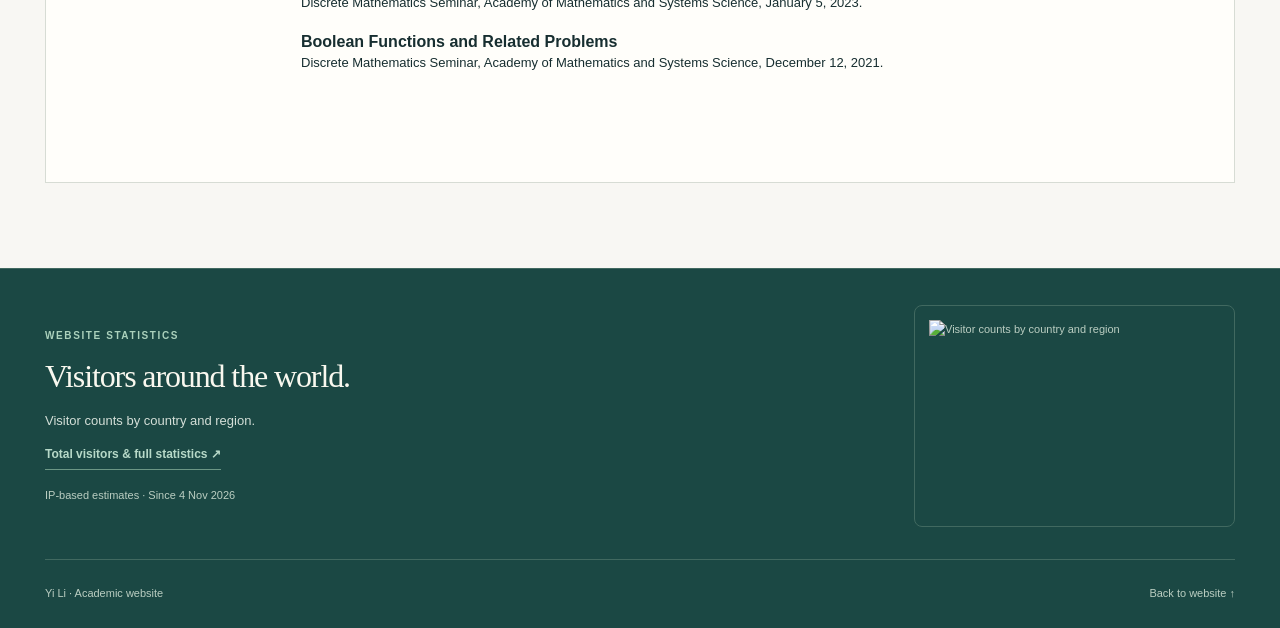
==== commit c8cad8a7: "Add two 2026 preprints" ====
--- a/cv.html
+++ b/cv.html
@@ -2,7 +2,10 @@
 <section class="cv-section"><h2>Research Interests</h2><div><p>Finite fields; coding theory; cryptography; AI security; AI &amp; mathematics. My current work uses AI to accelerate mathematical discovery, especially in algebra, and explores why and how AI can perform mathematical reasoning.</p></div></section>
 <section class="cv-section"><h2>Employment</h2><div class="cv-entry"><h3>Postdoctoral Researcher</h3><p>School of Computer Science, Shanghai Jiao Tong University, Shanghai, China</p><small>2024–present · Mentor: Deng Tang</small></div></section>
 <section class="cv-section"><h2>Education</h2><div><div class="cv-entry"><h3>Ph.D. in Applied Mathematics</h3><p>Academy of Mathematics and Systems Science, Chinese Academy of Sciences, Beijing, China</p><small>2019–2024 · Supervisor: Xiutao Feng</small></div><div class="cv-entry"><h3>Bachelor's Degree in Telecommunication Engineering</h3><p>Nanjing University of Posts and Telecommunications, Nanjing, China</p><small>2014–2018</small></div></div></section>
-<section class="cv-section"><h2>Publications and Preprints</h2><ol class="cv-papers"><li><strong>Yi Li</strong>, Xiutao Feng and Qiang Wang. “Towards a Classification of Permutation Binomials of the Form x<sup>i</sup> + ax over <math xmlns="http://www.w3.org/1998/Math/MathML" aria-label="F subscript 2 to the power n"><msub><mi mathvariant="normal">𝔽</mi><msup><mn>2</mn><mi>n</mi></msup></msub></math>.” <em>Designs, Codes and Cryptography</em>, <strong>92</strong>(12), 3859–3875 (2024). DOI: <a href="https://doi.org/10.1007/s10623-024-01462-2">10.1007/s10623-024-01462-2</a>.</li><li><strong>Yi Li</strong>, Xiutao Feng, Qiang Wang and Deng Tang. “More Explicit Constructions of Permutation Polynomials of the Form G(x) + γTr<sub>q<sup>3</sup>/q</sub>(h(x)) over <math xmlns="http://www.w3.org/1998/Math/MathML" aria-label="F subscript q cubed"><msub><mi mathvariant="normal">𝔽</mi><msup><mi>q</mi><mn>3</mn></msup></msub></math> with Even Characteristic.” Manuscript.</li><li><strong>Yi Li</strong> and Deng Tang. “Explicit Determination of a Class of Permutation Rational Functions in Any Characteristic.” Preprint (2026). <a href="https://arxiv.org/abs/2605.11528">arXiv:2605.11528</a>.</li><li><strong>Yi Li</strong>. “Resolving a Conjecture on Permutation Polynomials over <math xmlns="http://www.w3.org/1998/Math/MathML" aria-label="F subscript 2 to the power n"><msub><mi mathvariant="normal">𝔽</mi><msup><mn>2</mn><mi>n</mi></msup></msub></math>.” Preprint (2026). <a href="https://arxiv.org/abs/2609.03353">arXiv:2609.03353</a>.</li><li><strong>Yi Li</strong>. “Sparse Lifts of q-Linearized Permutation Polynomials with Explicit Inverses.” Preprint (2026). <a href="https://arxiv.org/abs/2610.16619">arXiv:2610.16619</a>.</li></ol></section>
+<section class="cv-section"><h2>Publications and Preprints</h2><ol class="cv-papers"><li><strong>Yi Li</strong>, Xiutao Feng and Qiang Wang. “Towards a Classification of Permutation Binomials of the Form x<sup>i</sup> + ax over <math xmlns="http://www.w3.org/1998/Math/MathML" aria-label="F subscript 2 to the power n"><msub><mi mathvariant="normal">𝔽</mi><msup><mn>2</mn><mi>n</mi></msup></msub></math>.” <em>Designs, Codes and Cryptography</em>, <strong>92</strong>(12), 3859–3875 (2024). DOI: <a href="https://doi.org/10.1007/s10623-024-01462-2">10.1007/s10623-024-01462-2</a>.</li><li><strong>Yi Li</strong>, Xiutao Feng, Qiang Wang and Deng Tang. “More Explicit Constructions of Permutation Polynomials of the Form G(x) + γTr<sub>q<sup>3</sup>/q</sub>(h(x)) over <math xmlns="http://www.w3.org/1998/Math/MathML" aria-label="F subscript q cubed"><msub><mi mathvariant="normal">𝔽</mi><msup><mi>q</mi><mn>3</mn></msup></msub></math> with Even Characteristic.” Manuscript.</li><li><strong>Yi Li</strong> and Deng Tang. “Explicit Determination of a Class of Permutation Rational Functions in Any Characteristic.” Preprint (2026). <a href="https://arxiv.org/abs/2605.11528">arXiv:2605.11528</a>.</li><li><strong>Yi Li</strong>. “Resolving a Conjecture on Permutation Polynomials over <math xmlns="http://www.w3.org/1998/Math/MathML" aria-label="F subscript 2 to the power n"><msub><mi mathvariant="normal">𝔽</mi><msup><mn>2</mn><mi>n</mi></msup></msub></math>.” Preprint (2026). <a href="https://arxiv.org/abs/2609.03353">arXiv:2609.03353</a>.</li><li><strong>Yi Li</strong>. “Sparse Lifts of q-Linearized Permutation Polynomials with Explicit Inverses.” Preprint (2026). <a href="https://arxiv.org/abs/2610.16619">arXiv:2610.16619</a>.</li>
+<li><strong>Yi Li</strong>. “A DETAILED FINITE-CARRY PROOF OF A CONJECTURE ON PERMUTATION BINOMIALS IN CHARACTERISTIC TWO.” Preprint (2026). <a href="https://github.com/liyi1996/The-Proof-of-Conjecture-1-of-Tu-Zeng-Jiang-Li/blob/main/Conjecture1_Detailed_Proof_Yi_Li.pdf">PDF</a>.</li>
+<li><strong>Yi Li</strong>. “The covering radius of the first-order Reed-Muller code in nine variables is 242.” Preprint (2026). <a href="https://arxiv.org/abs/2611.00890">arXiv:2611.00890</a>.</li>
+</ol></section>
 <section class="cv-section"><h2>Academic Service</h2><ul class="cv-list"><li>Cryptography and Communications</li><li>Designs, Codes and Cryptography</li><li>Finite Fields and Their Applications</li><li>IEEE Transactions on Information Theory</li></ul></section>
 <section class="cv-section"><h2>Talks</h2><div><div class="cv-entry"><h3>Some Progress about Permutation Polynomials</h3><p>Number Theory Seminar, Shanghai Jiao Tong University, April 28, 2025.</p></div><div class="cv-entry"><h3>Some New Results about Permutation Polynomials</h3><p>Number Theory Seminar, Shanghai Jiao Tong University, September 9, 2024.</p></div><div class="cv-entry"><h3>Some New Results about Permutation Polynomials</h3><p>Number Theory Seminar, Academy of Mathematics and Systems Science, December 12, 2023.</p></div><div class="cv-entry"><h3>Some Results about APN Functions</h3><p>Discrete Mathematics Seminar, Academy of Mathematics and Systems Science, January 5, 2023.</p></div><div class="cv-entry"><h3>Boolean Functions and Related Problems</h3><p>Discrete Mathematics Seminar, Academy of Mathematics and Systems Science, December 12, 2021.</p></div></div></section></div></main><footer class="cv-site-footer"><section id="visitors" class="wrap visitor-stats" aria-labelledby="visitor-heading">
 <div class="visitor-copy"><div class="visitor-label">WEBSITE STATISTICS</div><h2 id="visitor-heading">Visitors around the world.</h2><p>Visitor counts by country and region.</p><a class="visitor-details" href="https://flagcounter.me/details/kNE" target="_blank" rel="noopener noreferrer">Total visitors &amp; full statistics ↗</a><p class="visitor-note">IP-based estimates · Since 4 Nov 2026</p></div>
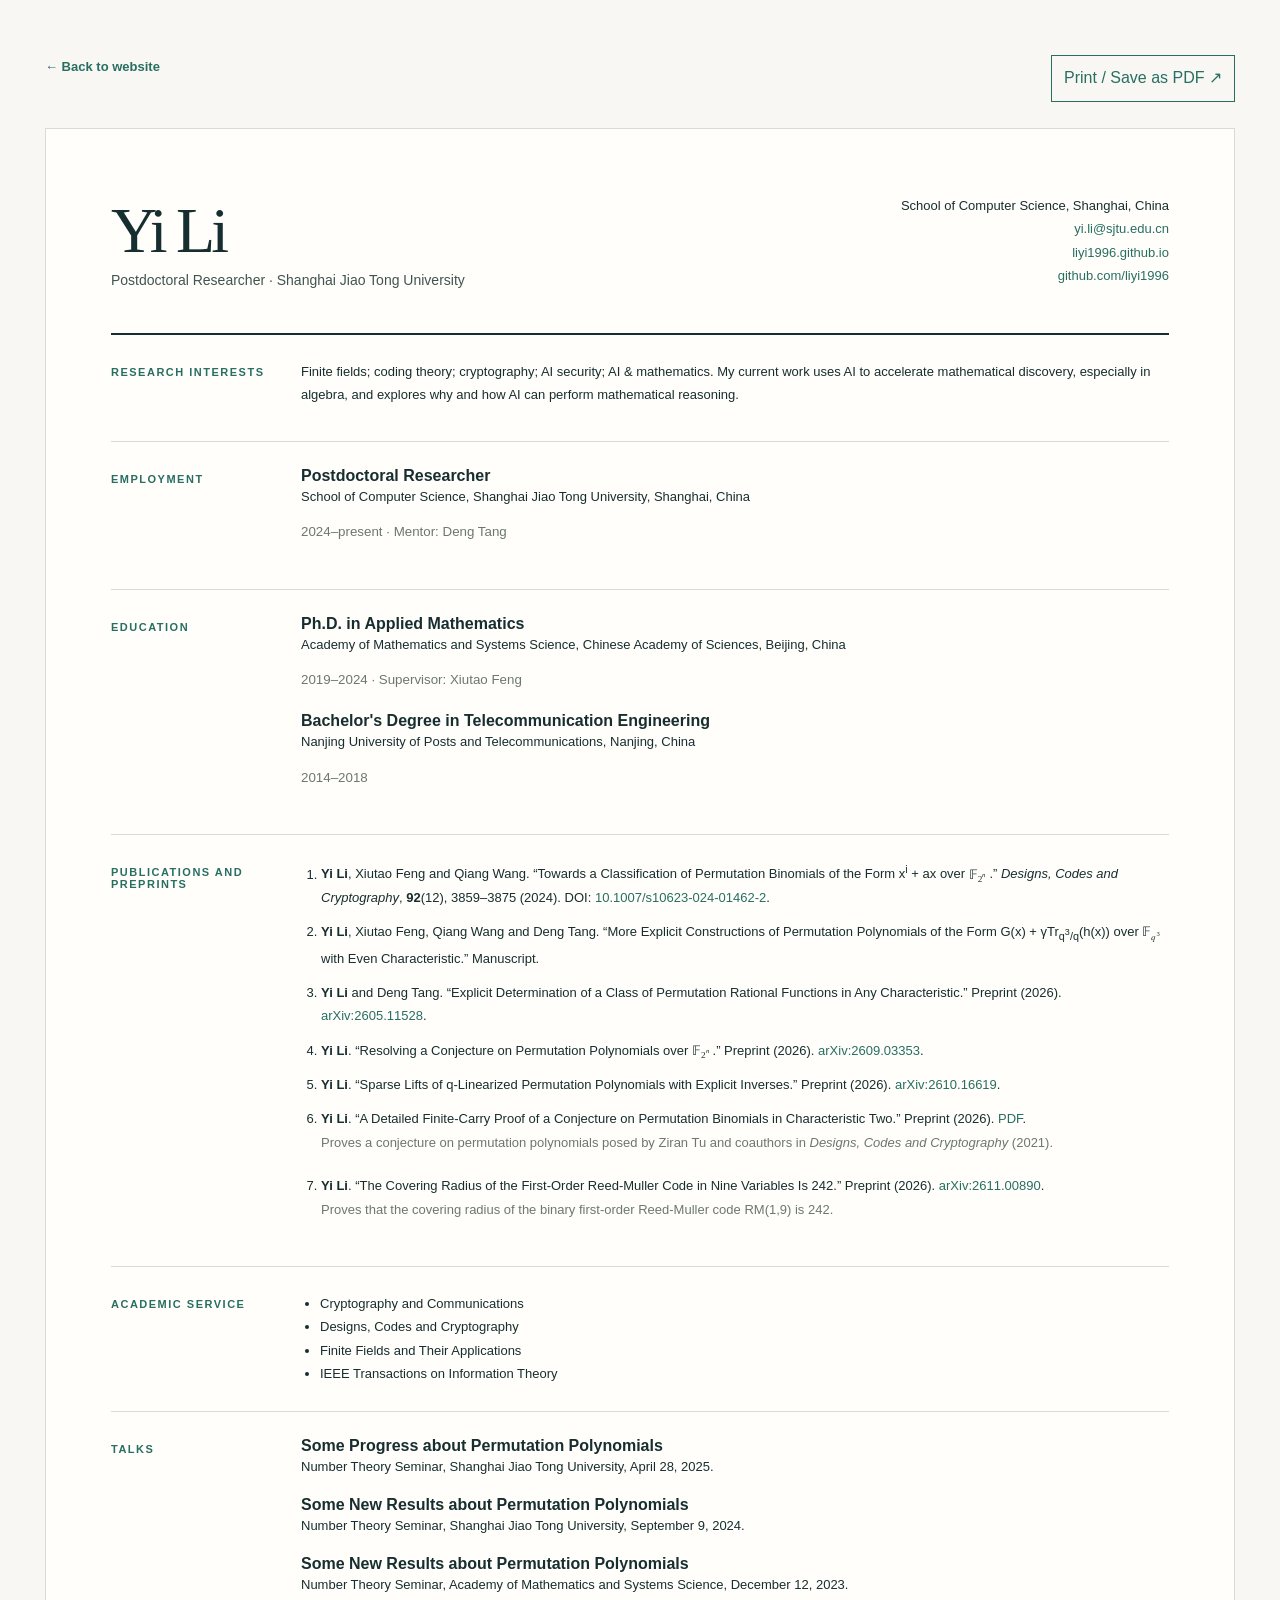
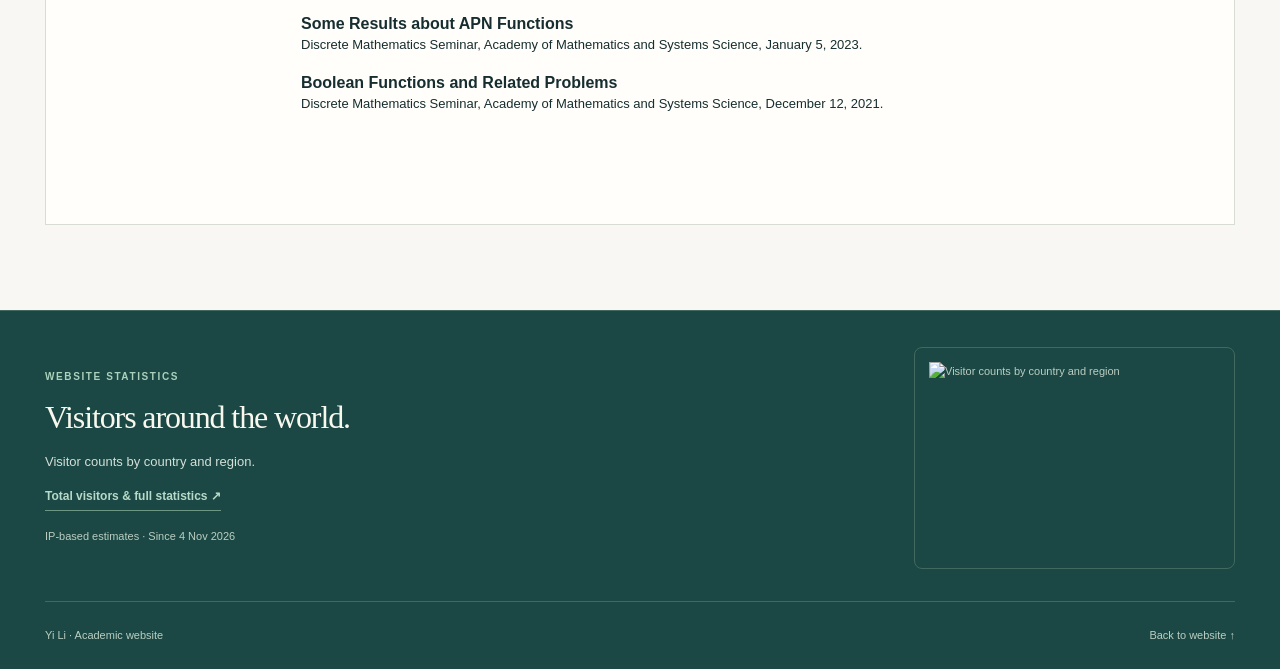
==== commit b0b528a1: "Polish preprint titles and descriptions" ====
--- a/cv.html
+++ b/cv.html
@@ -3,8 +3,14 @@
 <section class="cv-section"><h2>Employment</h2><div class="cv-entry"><h3>Postdoctoral Researcher</h3><p>School of Computer Science, Shanghai Jiao Tong University, Shanghai, China</p><small>2024–present · Mentor: Deng Tang</small></div></section>
 <section class="cv-section"><h2>Education</h2><div><div class="cv-entry"><h3>Ph.D. in Applied Mathematics</h3><p>Academy of Mathematics and Systems Science, Chinese Academy of Sciences, Beijing, China</p><small>2019–2024 · Supervisor: Xiutao Feng</small></div><div class="cv-entry"><h3>Bachelor's Degree in Telecommunication Engineering</h3><p>Nanjing University of Posts and Telecommunications, Nanjing, China</p><small>2014–2018</small></div></div></section>
 <section class="cv-section"><h2>Publications and Preprints</h2><ol class="cv-papers"><li><strong>Yi Li</strong>, Xiutao Feng and Qiang Wang. “Towards a Classification of Permutation Binomials of the Form x<sup>i</sup> + ax over <math xmlns="http://www.w3.org/1998/Math/MathML" aria-label="F subscript 2 to the power n"><msub><mi mathvariant="normal">𝔽</mi><msup><mn>2</mn><mi>n</mi></msup></msub></math>.” <em>Designs, Codes and Cryptography</em>, <strong>92</strong>(12), 3859–3875 (2024). DOI: <a href="https://doi.org/10.1007/s10623-024-01462-2">10.1007/s10623-024-01462-2</a>.</li><li><strong>Yi Li</strong>, Xiutao Feng, Qiang Wang and Deng Tang. “More Explicit Constructions of Permutation Polynomials of the Form G(x) + γTr<sub>q<sup>3</sup>/q</sub>(h(x)) over <math xmlns="http://www.w3.org/1998/Math/MathML" aria-label="F subscript q cubed"><msub><mi mathvariant="normal">𝔽</mi><msup><mi>q</mi><mn>3</mn></msup></msub></math> with Even Characteristic.” Manuscript.</li><li><strong>Yi Li</strong> and Deng Tang. “Explicit Determination of a Class of Permutation Rational Functions in Any Characteristic.” Preprint (2026). <a href="https://arxiv.org/abs/2605.11528">arXiv:2605.11528</a>.</li><li><strong>Yi Li</strong>. “Resolving a Conjecture on Permutation Polynomials over <math xmlns="http://www.w3.org/1998/Math/MathML" aria-label="F subscript 2 to the power n"><msub><mi mathvariant="normal">𝔽</mi><msup><mn>2</mn><mi>n</mi></msup></msub></math>.” Preprint (2026). <a href="https://arxiv.org/abs/2609.03353">arXiv:2609.03353</a>.</li><li><strong>Yi Li</strong>. “Sparse Lifts of q-Linearized Permutation Polynomials with Explicit Inverses.” Preprint (2026). <a href="https://arxiv.org/abs/2610.16619">arXiv:2610.16619</a>.</li>
-<li><strong>Yi Li</strong>. “A DETAILED FINITE-CARRY PROOF OF A CONJECTURE ON PERMUTATION BINOMIALS IN CHARACTERISTIC TWO.” Preprint (2026). <a href="https://github.com/liyi1996/The-Proof-of-Conjecture-1-of-Tu-Zeng-Jiang-Li/blob/main/Conjecture1_Detailed_Proof_Yi_Li.pdf">PDF</a>.</li>
-<li><strong>Yi Li</strong>. “The covering radius of the first-order Reed-Muller code in nine variables is 242.” Preprint (2026). <a href="https://arxiv.org/abs/2611.00890">arXiv:2611.00890</a>.</li>
+<li>
+  <strong>Yi Li</strong>. “A Detailed Finite-Carry Proof of a Conjecture on Permutation Binomials in Characteristic Two.” Preprint (2026). <a href="https://github.com/liyi1996/The-Proof-of-Conjecture-1-of-Tu-Zeng-Jiang-Li/blob/main/Conjecture1_Detailed_Proof_Yi_Li.pdf">PDF</a>.
+  <p class="abstract">Proves a conjecture on permutation polynomials posed by Ziran Tu and coauthors in <em>Designs, Codes and Cryptography</em> (2021).</p>
+</li>
+<li>
+  <strong>Yi Li</strong>. “The Covering Radius of the First-Order Reed-Muller Code in Nine Variables Is 242.” Preprint (2026). <a href="https://arxiv.org/abs/2611.00890">arXiv:2611.00890</a>.
+  <p class="abstract">Proves that the covering radius of the binary first-order Reed-Muller code RM(1,9) is 242.</p>
+</li>
 </ol></section>
 <section class="cv-section"><h2>Academic Service</h2><ul class="cv-list"><li>Cryptography and Communications</li><li>Designs, Codes and Cryptography</li><li>Finite Fields and Their Applications</li><li>IEEE Transactions on Information Theory</li></ul></section>
 <section class="cv-section"><h2>Talks</h2><div><div class="cv-entry"><h3>Some Progress about Permutation Polynomials</h3><p>Number Theory Seminar, Shanghai Jiao Tong University, April 28, 2025.</p></div><div class="cv-entry"><h3>Some New Results about Permutation Polynomials</h3><p>Number Theory Seminar, Shanghai Jiao Tong University, September 9, 2024.</p></div><div class="cv-entry"><h3>Some New Results about Permutation Polynomials</h3><p>Number Theory Seminar, Academy of Mathematics and Systems Science, December 12, 2023.</p></div><div class="cv-entry"><h3>Some Results about APN Functions</h3><p>Discrete Mathematics Seminar, Academy of Mathematics and Systems Science, January 5, 2023.</p></div><div class="cv-entry"><h3>Boolean Functions and Related Problems</h3><p>Discrete Mathematics Seminar, Academy of Mathematics and Systems Science, December 12, 2021.</p></div></div></section></div></main><footer class="cv-site-footer"><section id="visitors" class="wrap visitor-stats" aria-labelledby="visitor-heading">
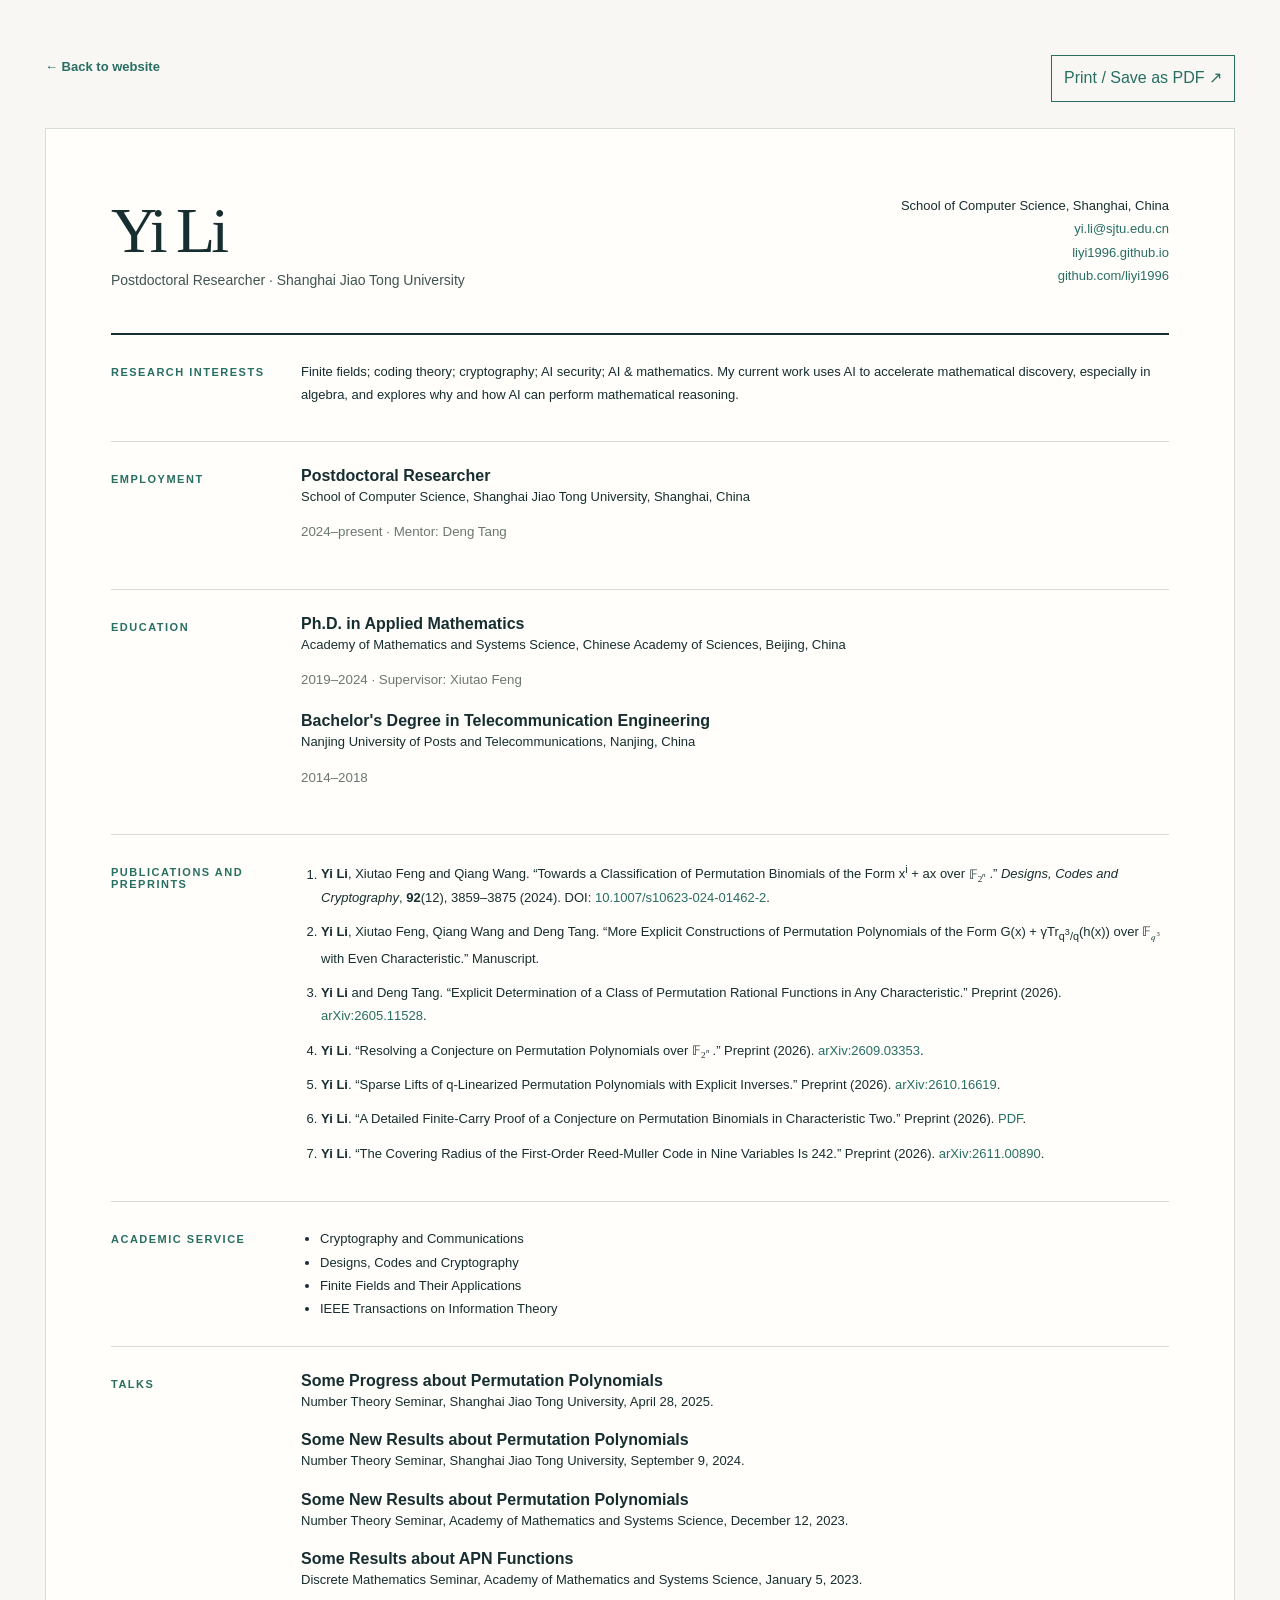
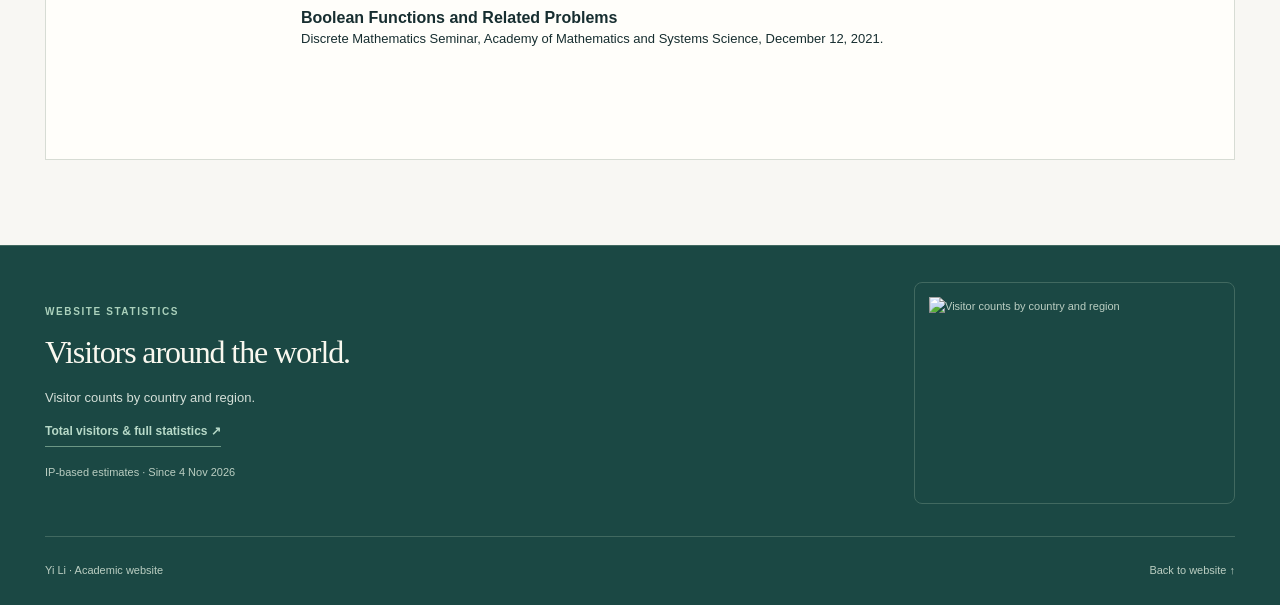
==== commit f43b0c2c: "Keep preprint citations concise in the CV" ====
--- a/cv.html
+++ b/cv.html
@@ -5,11 +5,9 @@
 <section class="cv-section"><h2>Publications and Preprints</h2><ol class="cv-papers"><li><strong>Yi Li</strong>, Xiutao Feng and Qiang Wang. “Towards a Classification of Permutation Binomials of the Form x<sup>i</sup> + ax over <math xmlns="http://www.w3.org/1998/Math/MathML" aria-label="F subscript 2 to the power n"><msub><mi mathvariant="normal">𝔽</mi><msup><mn>2</mn><mi>n</mi></msup></msub></math>.” <em>Designs, Codes and Cryptography</em>, <strong>92</strong>(12), 3859–3875 (2024). DOI: <a href="https://doi.org/10.1007/s10623-024-01462-2">10.1007/s10623-024-01462-2</a>.</li><li><strong>Yi Li</strong>, Xiutao Feng, Qiang Wang and Deng Tang. “More Explicit Constructions of Permutation Polynomials of the Form G(x) + γTr<sub>q<sup>3</sup>/q</sub>(h(x)) over <math xmlns="http://www.w3.org/1998/Math/MathML" aria-label="F subscript q cubed"><msub><mi mathvariant="normal">𝔽</mi><msup><mi>q</mi><mn>3</mn></msup></msub></math> with Even Characteristic.” Manuscript.</li><li><strong>Yi Li</strong> and Deng Tang. “Explicit Determination of a Class of Permutation Rational Functions in Any Characteristic.” Preprint (2026). <a href="https://arxiv.org/abs/2605.11528">arXiv:2605.11528</a>.</li><li><strong>Yi Li</strong>. “Resolving a Conjecture on Permutation Polynomials over <math xmlns="http://www.w3.org/1998/Math/MathML" aria-label="F subscript 2 to the power n"><msub><mi mathvariant="normal">𝔽</mi><msup><mn>2</mn><mi>n</mi></msup></msub></math>.” Preprint (2026). <a href="https://arxiv.org/abs/2609.03353">arXiv:2609.03353</a>.</li><li><strong>Yi Li</strong>. “Sparse Lifts of q-Linearized Permutation Polynomials with Explicit Inverses.” Preprint (2026). <a href="https://arxiv.org/abs/2610.16619">arXiv:2610.16619</a>.</li>
 <li>
   <strong>Yi Li</strong>. “A Detailed Finite-Carry Proof of a Conjecture on Permutation Binomials in Characteristic Two.” Preprint (2026). <a href="https://github.com/liyi1996/The-Proof-of-Conjecture-1-of-Tu-Zeng-Jiang-Li/blob/main/Conjecture1_Detailed_Proof_Yi_Li.pdf">PDF</a>.
-  <p class="abstract">Proves a conjecture on permutation polynomials posed by Ziran Tu and coauthors in <em>Designs, Codes and Cryptography</em> (2021).</p>
 </li>
 <li>
   <strong>Yi Li</strong>. “The Covering Radius of the First-Order Reed-Muller Code in Nine Variables Is 242.” Preprint (2026). <a href="https://arxiv.org/abs/2611.00890">arXiv:2611.00890</a>.
-  <p class="abstract">Proves that the covering radius of the binary first-order Reed-Muller code RM(1,9) is 242.</p>
 </li>
 </ol></section>
 <section class="cv-section"><h2>Academic Service</h2><ul class="cv-list"><li>Cryptography and Communications</li><li>Designs, Codes and Cryptography</li><li>Finite Fields and Their Applications</li><li>IEEE Transactions on Information Theory</li></ul></section>
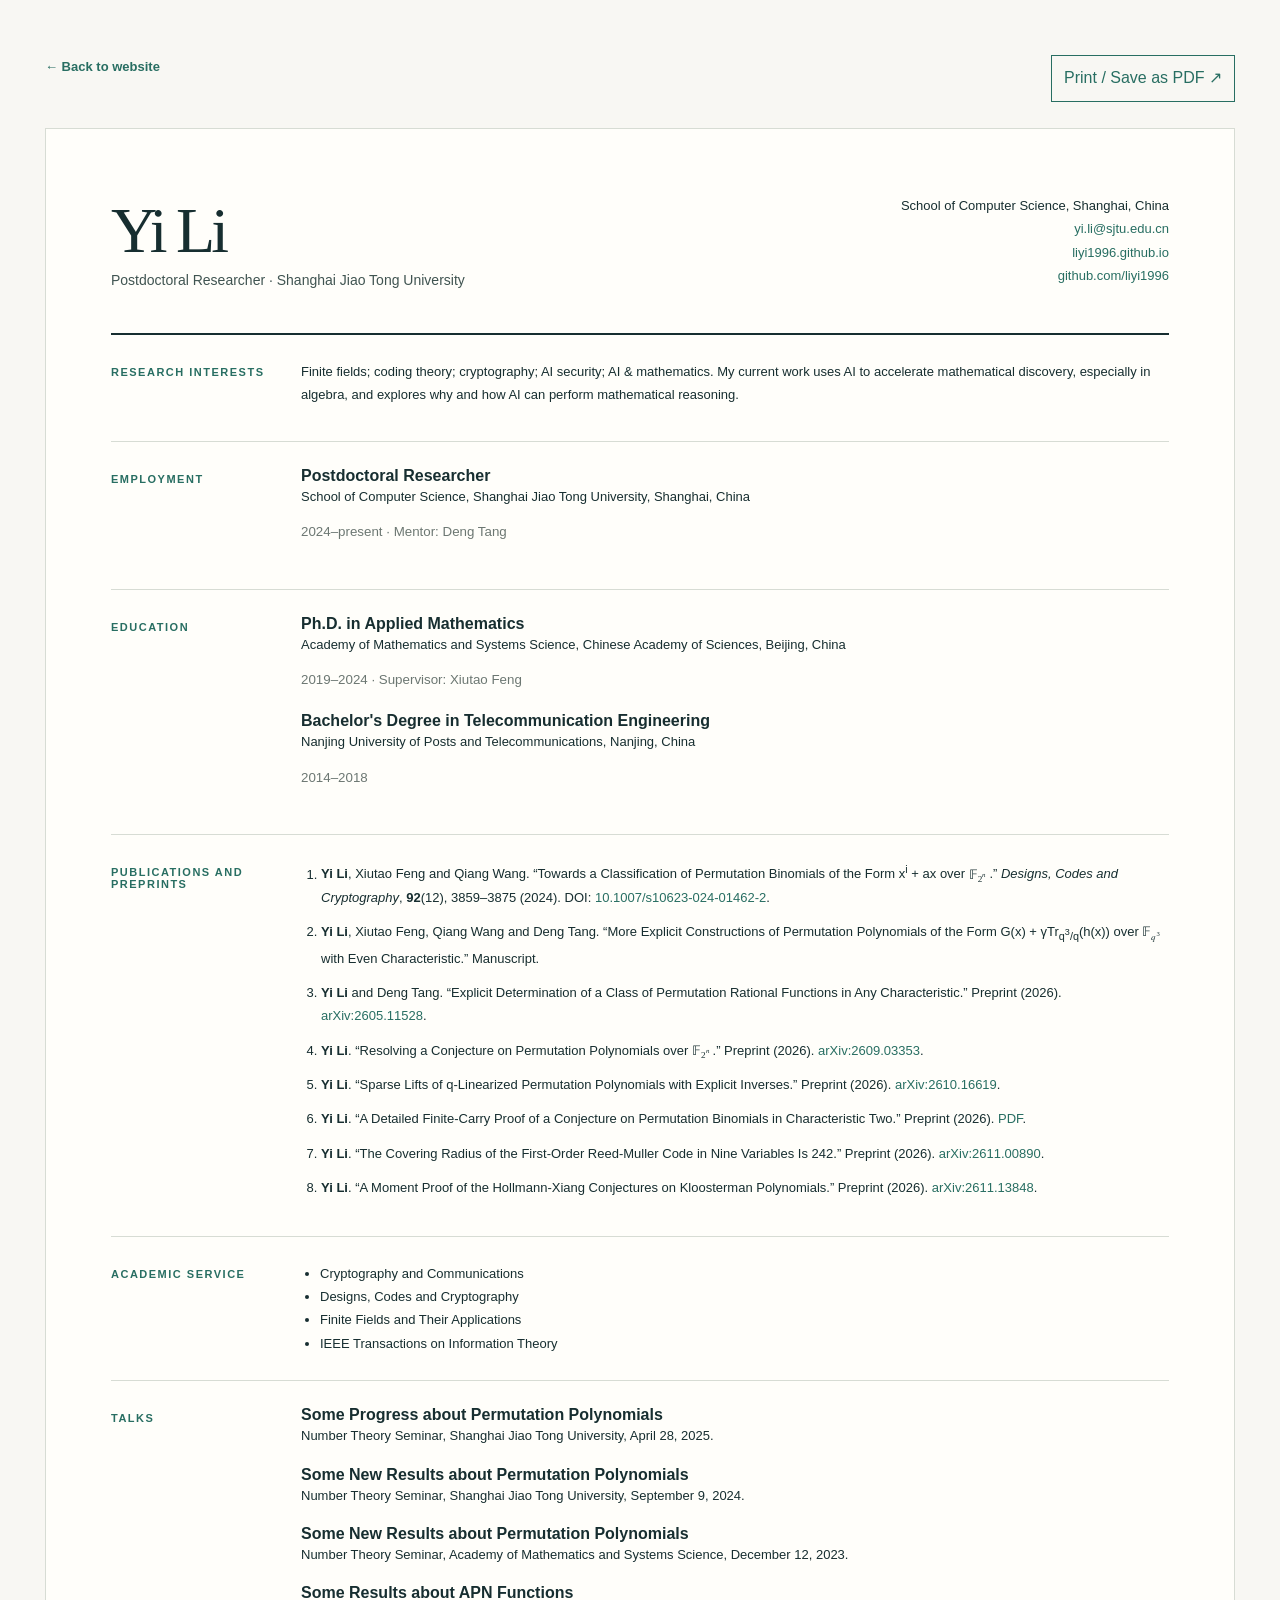
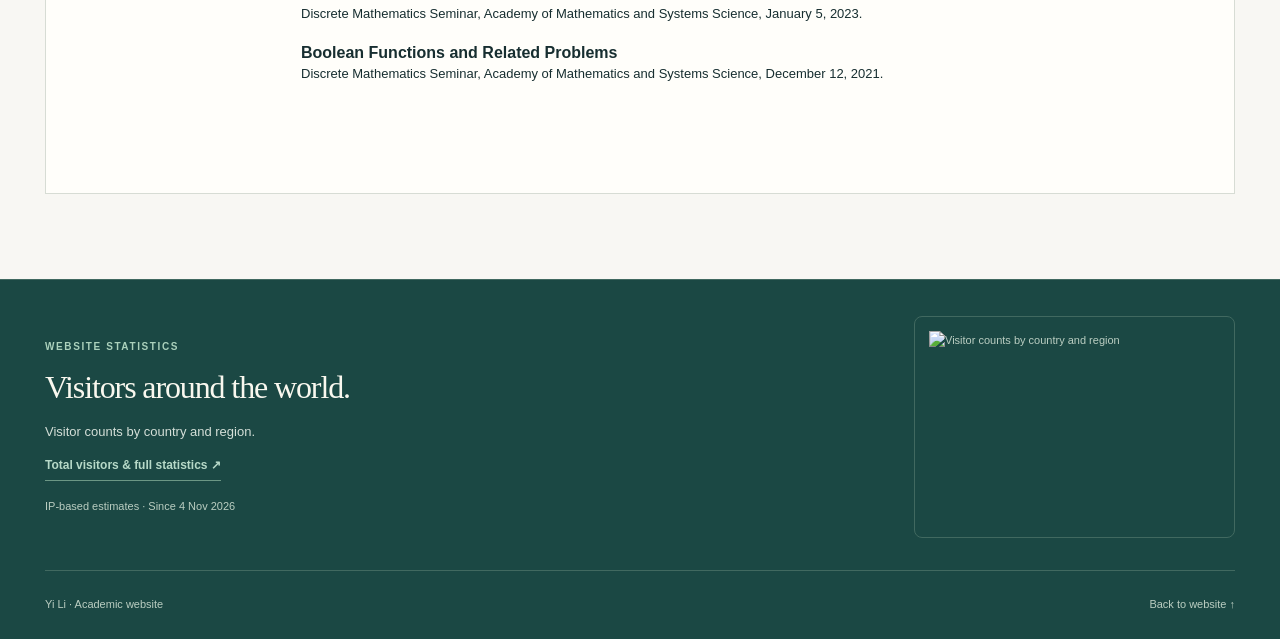
==== commit 43421ec6: "Add Hollmann-Xiang conjectures preprint" ====
--- a/cv.html
+++ b/cv.html
@@ -9,6 +9,9 @@
 <li>
   <strong>Yi Li</strong>. “The Covering Radius of the First-Order Reed-Muller Code in Nine Variables Is 242.” Preprint (2026). <a href="https://arxiv.org/abs/2611.00890">arXiv:2611.00890</a>.
 </li>
+<li>
+  <strong>Yi Li</strong>. “A Moment Proof of the Hollmann-Xiang Conjectures on Kloosterman Polynomials.” Preprint (2026). <a href="https://arxiv.org/pdf/2611.13848">arXiv:2611.13848</a>.
+</li>
 </ol></section>
 <section class="cv-section"><h2>Academic Service</h2><ul class="cv-list"><li>Cryptography and Communications</li><li>Designs, Codes and Cryptography</li><li>Finite Fields and Their Applications</li><li>IEEE Transactions on Information Theory</li></ul></section>
 <section class="cv-section"><h2>Talks</h2><div><div class="cv-entry"><h3>Some Progress about Permutation Polynomials</h3><p>Number Theory Seminar, Shanghai Jiao Tong University, April 28, 2025.</p></div><div class="cv-entry"><h3>Some New Results about Permutation Polynomials</h3><p>Number Theory Seminar, Shanghai Jiao Tong University, September 9, 2024.</p></div><div class="cv-entry"><h3>Some New Results about Permutation Polynomials</h3><p>Number Theory Seminar, Academy of Mathematics and Systems Science, December 12, 2023.</p></div><div class="cv-entry"><h3>Some Results about APN Functions</h3><p>Discrete Mathematics Seminar, Academy of Mathematics and Systems Science, January 5, 2023.</p></div><div class="cv-entry"><h3>Boolean Functions and Related Problems</h3><p>Discrete Mathematics Seminar, Academy of Mathematics and Systems Science, December 12, 2021.</p></div></div></section></div></main><footer class="cv-site-footer"><section id="visitors" class="wrap visitor-stats" aria-labelledby="visitor-heading">
